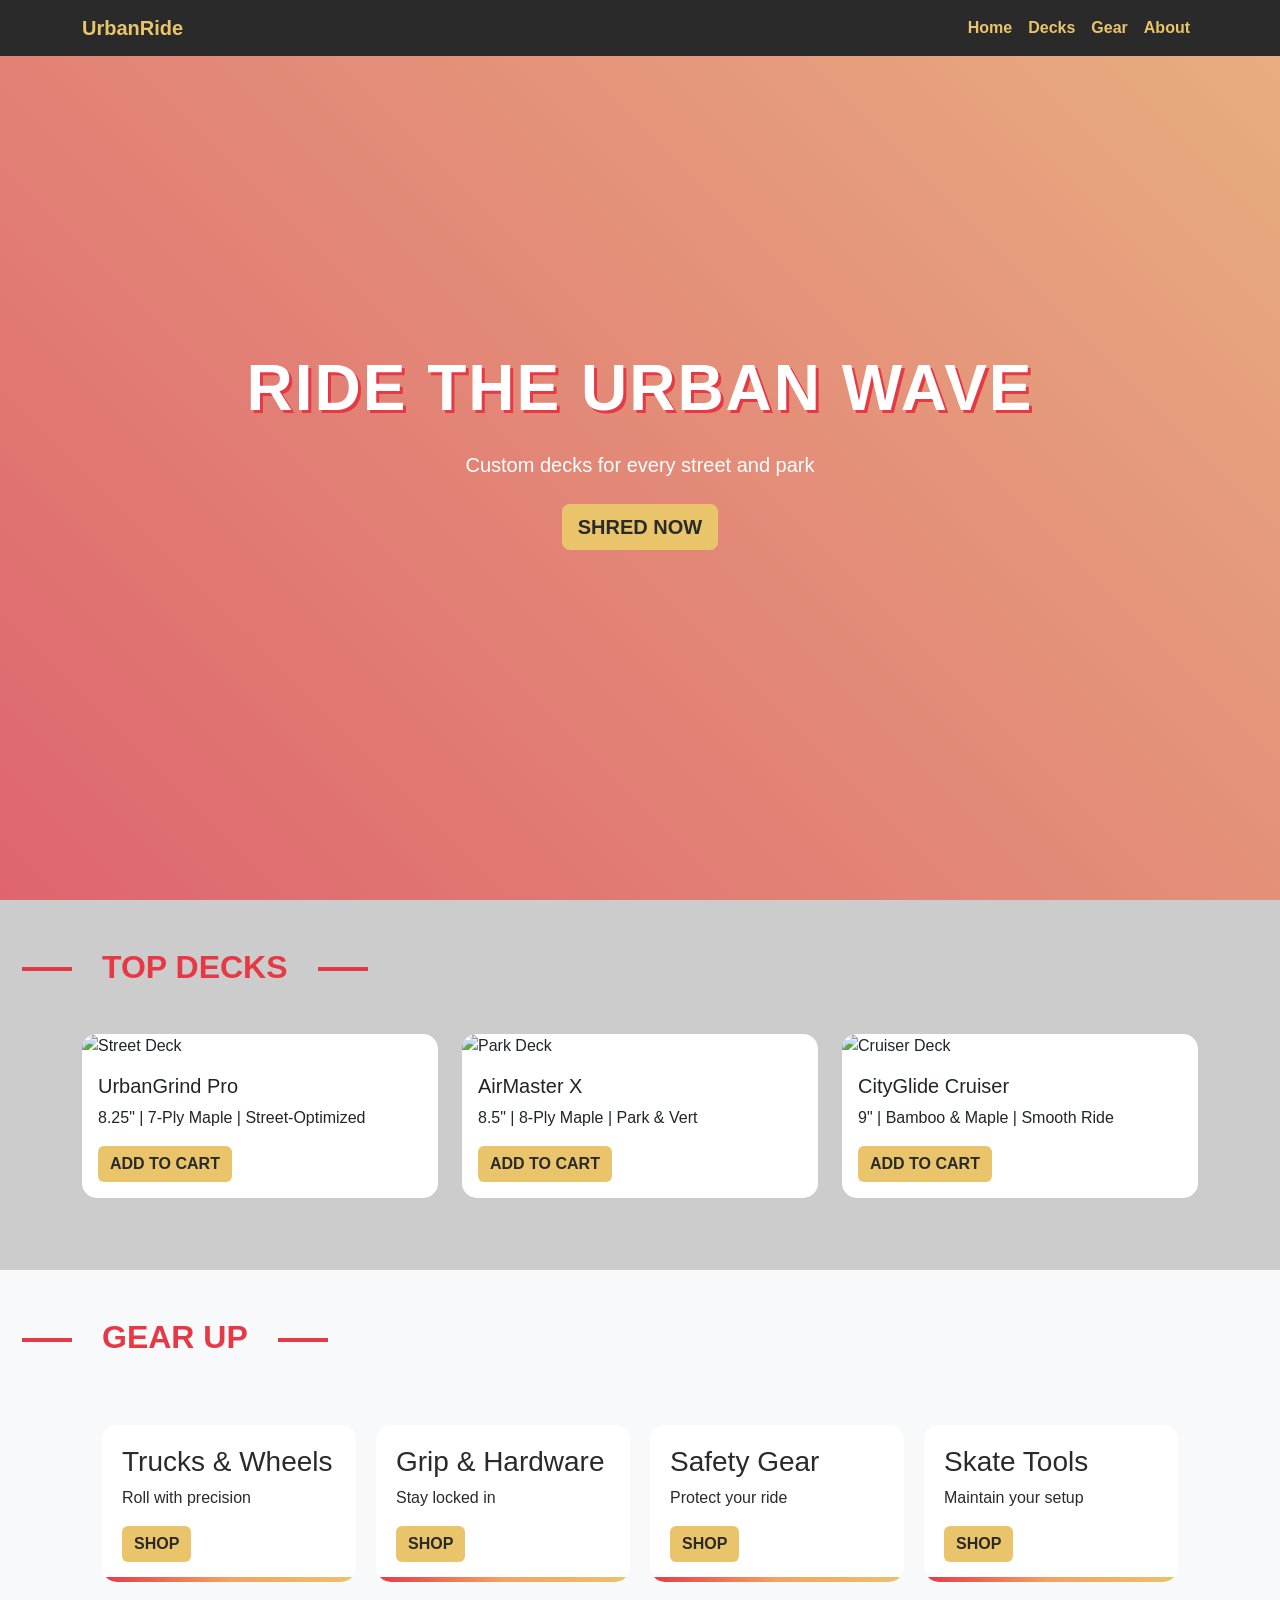
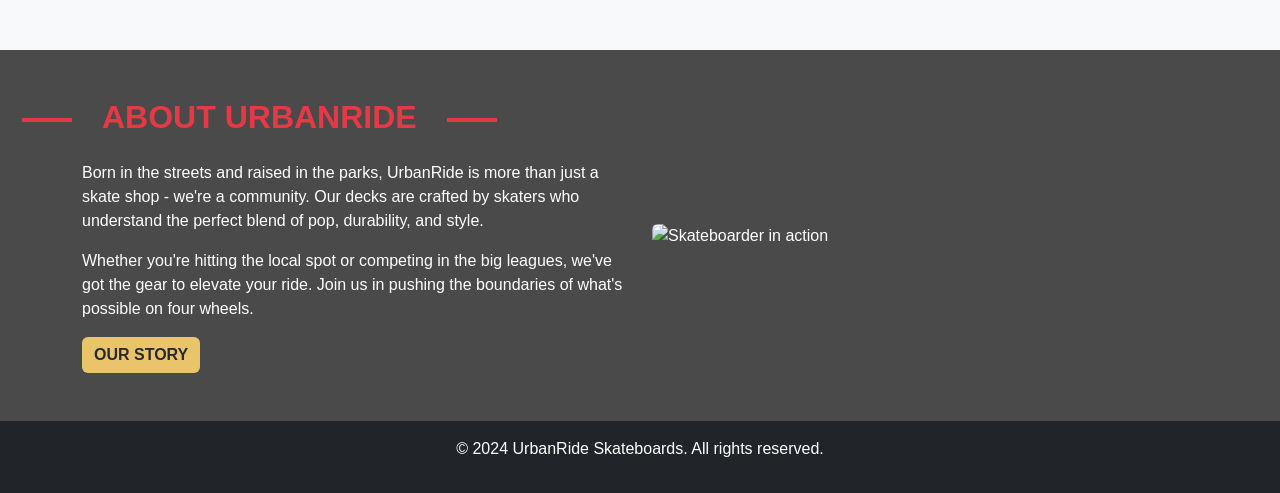
==== index.html @ 522c9594 "index.html approved" ====
<!DOCTYPE html>
<html lang="en">
<head>
    <meta charset="UTF-8">
    <meta name="viewport" content="width=device-width, initial-scale=1.0">
    <title>UrbanRide Skateboards</title>
    <link href="https://cdnjs.cloudflare.com/ajax/libs/bootstrap/5.3.0/css/bootstrap.min.css" rel="stylesheet">
    <style>
        :root {
            --skate-red: #e63946;
            --skate-orange: #f4a261;
            --skate-yellow: #e9c46a;
            --urban-grey: #2a2a2a;
            --concrete: #cccccc;
        }
        body {
            font-family: 'Roboto', sans-serif;
            background-color: var(--concrete);
            color: var(--urban-grey);
        }
        .navbar {
            background-color: var(--urban-grey);
        }
        .navbar-brand, .nav-link {
            color: var(--skate-yellow) !important;
            font-weight: bold;
        }
        .hero {
            background: url('/api/placeholder/1200/800') center/cover no-repeat;
            height: 100vh;
            position: relative;
            overflow: hidden;
        }
        .hero::before {
            content: '';
            position: absolute;
            top: 0;
            left: 0;
            right: 0;
            bottom: 0;
            background: linear-gradient(45deg, rgba(230,57,70,0.7), rgba(244,162,97,0.7));
            z-index: 1;
        }
        .hero-content {
            position: relative;
            z-index: 2;
        }
        .hero h1 {
            font-size: 4rem;
            font-weight: 900;
            text-transform: uppercase;
            letter-spacing: 2px;
            text-shadow: 3px 3px 0px var(--skate-red);
        }
        .btn-skate {
            background-color: var(--skate-yellow);
            border: none;
            color: var(--urban-grey);
            font-weight: bold;
            text-transform: uppercase;
            transition: all 0.3s ease;
            position: relative;
            overflow: hidden;
        }
        .btn-skate::before {
            content: '';
            position: absolute;
            top: 0;
            left: -100%;
            width: 100%;
            height: 100%;
            background: linear-gradient(90deg, transparent, rgba(255,255,255,0.4), transparent);
            transition: all 0.5s ease;
        }
        .btn-skate:hover::before {
            left: 100%;
        }
        .btn-skate:hover {
            background-color: var(--skate-orange);
            transform: translateY(-3px);
            box-shadow: 0 4px 8px rgba(0,0,0,0.2);
        }
        .product-card {
            background-color: white;
            border: none;
            border-radius: 15px;
            overflow: hidden;
            transition: all 0.3s ease;
        }
        .product-card:hover {
            transform: translateY(-10px) rotate(2deg);
            box-shadow: 0 10px 20px rgba(0,0,0,0.2);
        }
        .product-card img {
            transition: all 0.3s ease;
        }
        .product-card:hover img {
            transform: scale(1.1);
        }
        .section-title {
            position: relative;
            display: inline-block;
            padding: 0 20px;
            font-weight: 900;
            text-transform: uppercase;
            color: var(--skate-red);
        }
        .section-title::before, .section-title::after {
            content: '';
            position: absolute;
            top: 50%;
            width: 50px;
            height: 4px;
            background-color: var(--skate-red);
        }
        .section-title::before {
            left: -60px;
        }
        .section-title::after {
            right: -60px;
        }
        .skate-grid {
            display: grid;
            grid-template-columns: repeat(auto-fit, minmax(250px, 1fr));
            gap: 20px;
            padding: 20px;
        }
        .category-card {
            background-color: white;
            border-radius: 15px;
            overflow: hidden;
            transition: all 0.3s ease;
            position: relative;
        }
        .category-card:hover {
            transform: translateY(-5px);
            box-shadow: 0 5px 15px rgba(0,0,0,0.1);
        }
        .category-card::after {
            content: '';
            position: absolute;
            bottom: 0;
            left: 0;
            width: 100%;
            height: 5px;
            background: linear-gradient(90deg, var(--skate-red), var(--skate-orange), var(--skate-yellow));
        }
        .category-card-content {
            padding: 20px;
        }
        .scroll-animation {
            opacity: 0;
            transform: translateY(50px);
            transition: all 0.8s ease;
        }
        .scroll-animation.active {
            opacity: 1;
            transform: translateY(0);
        }
        #about {
            background: url('/api/placeholder/1200/800') center/cover no-repeat fixed;
            position: relative;
            color: white;
        }
        #about::before {
            content: '';
            position: absolute;
            top: 0;
            left: 0;
            right: 0;
            bottom: 0;
            background: rgba(42,42,42,0.8);
        }
        .about-content {
            position: relative;
            z-index: 2;
        }
    </style>
</head>
<body>
    <!-- Navigation -->
    <nav class="navbar navbar-expand-lg navbar-dark fixed-top">
        <div class="container">
            <a class="navbar-brand" href="#">UrbanRide</a>
            <button class="navbar-toggler" type="button" data-bs-toggle="collapse" data-bs-target="#navbarNav">
                <span class="navbar-toggler-icon"></span>
            </button>
            <div class="collapse navbar-collapse" id="navbarNav">
                <ul class="navbar-nav ms-auto">
                    <li class="nav-item"><a class="nav-link" href="#home">Home</a></li>
                    <li class="nav-item"><a class="nav-link" href="#featured">Decks</a></li>
                    <li class="nav-item"><a class="nav-link" href="#categories">Gear</a></li>
                    <li class="nav-item"><a class="nav-link" href="#about">About</a></li>
                </ul>
            </div>
        </div>
    </nav>

    <!-- Hero Section -->
    <section id="home" class="hero d-flex align-items-center">
        <div class="container text-center hero-content">
            <h1 class="mb-4 text-white">Ride the Urban Wave</h1>
            <p class="lead mb-4 text-white">Custom decks for every street and park</p>
            <a href="#featured" class="btn btn-lg btn-skate">Shred Now</a>
        </div>
    </section>

    <!-- Featured Products Section -->
    <section id="featured" class="py-5">
        <div class="container">
            <h2 class="text-center mb-5 section-title">Top Decks</h2>
            <div class="row">
                <div class="col-md-4 mb-4 scroll-animation">
                    <div class="card product-card h-100">
                        <img src="/api/placeholder/400/300" alt="Street Deck" class="card-img-top">
                        <div class="card-body">
                            <h5 class="card-title">UrbanGrind Pro</h5>
                            <p class="card-text">8.25" | 7-Ply Maple | Street-Optimized</p>
                            <a href="#" class="btn btn-skate">Add to Cart</a>
                        </div>
                    </div>
                </div>
                <div class="col-md-4 mb-4 scroll-animation">
                    <div class="card product-card h-100">
                        <img src="/api/placeholder/400/300" alt="Park Deck" class="card-img-top">
                        <div class="card-body">
                            <h5 class="card-title">AirMaster X</h5>
                            <p class="card-text">8.5" | 8-Ply Maple | Park & Vert</p>
                            <a href="#" class="btn btn-skate">Add to Cart</a>
                        </div>
                    </div>
                </div>
                <div class="col-md-4 mb-4 scroll-animation">
                    <div class="card product-card h-100">
                        <img src="/api/placeholder/400/300" alt="Cruiser Deck" class="card-img-top">
                        <div class="card-body">
                            <h5 class="card-title">CityGlide Cruiser</h5>
                            <p class="card-text">9" | Bamboo & Maple | Smooth Ride</p>
                            <a href="#" class="btn btn-skate">Add to Cart</a>
                        </div>
                    </div>
                </div>
            </div>
        </div>
    </section>

    <!-- Categories Section -->
    <section id="categories" class="py-5 bg-light">
        <div class="container">
            <h2 class="text-center mb-5 section-title">Gear Up</h2>
            <div class="skate-grid">
                <div class="category-card scroll-animation">
                    <div class="category-card-content">
                        <h3>Trucks & Wheels</h3>
                        <p>Roll with precision</p>
                        <a href="#" class="btn btn-skate">Shop</a>
                    </div>
                </div>
                <div class="category-card scroll-animation">
                    <div class="category-card-content">
                        <h3>Grip & Hardware</h3>
                        <p>Stay locked in</p>
                        <a href="#" class="btn btn-skate">Shop</a>
                    </div>
                </div>
                <div class="category-card scroll-animation">
                    <div class="category-card-content">
                        <h3>Safety Gear</h3>
                        <p>Protect your ride</p>
                        <a href="#" class="btn btn-skate">Shop</a>
                    </div>
                </div>
                <div class="category-card scroll-animation">
                    <div class="category-card-content">
                        <h3>Skate Tools</h3>
                        <p>Maintain your setup</p>
                        <a href="#" class="btn btn-skate">Shop</a>
                    </div>
                </div>
            </div>
        </div>
    </section>

    <!-- About Section -->
    <section id="about" class="py-5">
        <div class="container about-content">
            <div class="row align-items-center">
                <div class="col-lg-6 scroll-animation">
                    <h2 class="mb-4 section-title">About UrbanRide</h2>
                    <p>Born in the streets and raised in the parks, UrbanRide is more than just a skate shop - we're a community. Our decks are crafted by skaters who understand the perfect blend of pop, durability, and style.</p>
                    <p>Whether you're hitting the local spot or competing in the big leagues, we've got the gear to elevate your ride. Join us in pushing the boundaries of what's possible on four wheels.</p>
                    <a href="#" class="btn btn-skate">Our Story</a>
                </div>
                <div class="col-lg-6 scroll-animation">
                    <img src="/api/placeholder/600/400" alt="Skateboarder in action" class="img-fluid rounded">
                </div>
            </div>
        </div>
    </section>

    <!-- Footer -->
    <footer class="bg-dark text-white text-center py-3">
        <p>&copy; 2024 UrbanRide Skateboards. All rights reserved.</p>
    </footer>

    <script src="https://cdnjs.cloudflare.com/ajax/libs/bootstrap/5.3.0/js/bootstrap.bundle.min.js"></script>
    <script>
        // Simple scroll animation
        function checkScroll() {
            var elements = document.querySelectorAll('.scroll-animation');
            elements.forEach(el => {
                var rect = el.getBoundingClientRect();
                var windowHeight = window.innerHeight || document.documentElement.clientHeight;
                if (rect.top <= windowHeight * 0.8) {
                    el.classList.add('active');
                }
            });
        }

        window.addEventListener('scroll', checkScroll);
        window.addEventListener('load', checkScroll);
    </script>
</body>
</html>
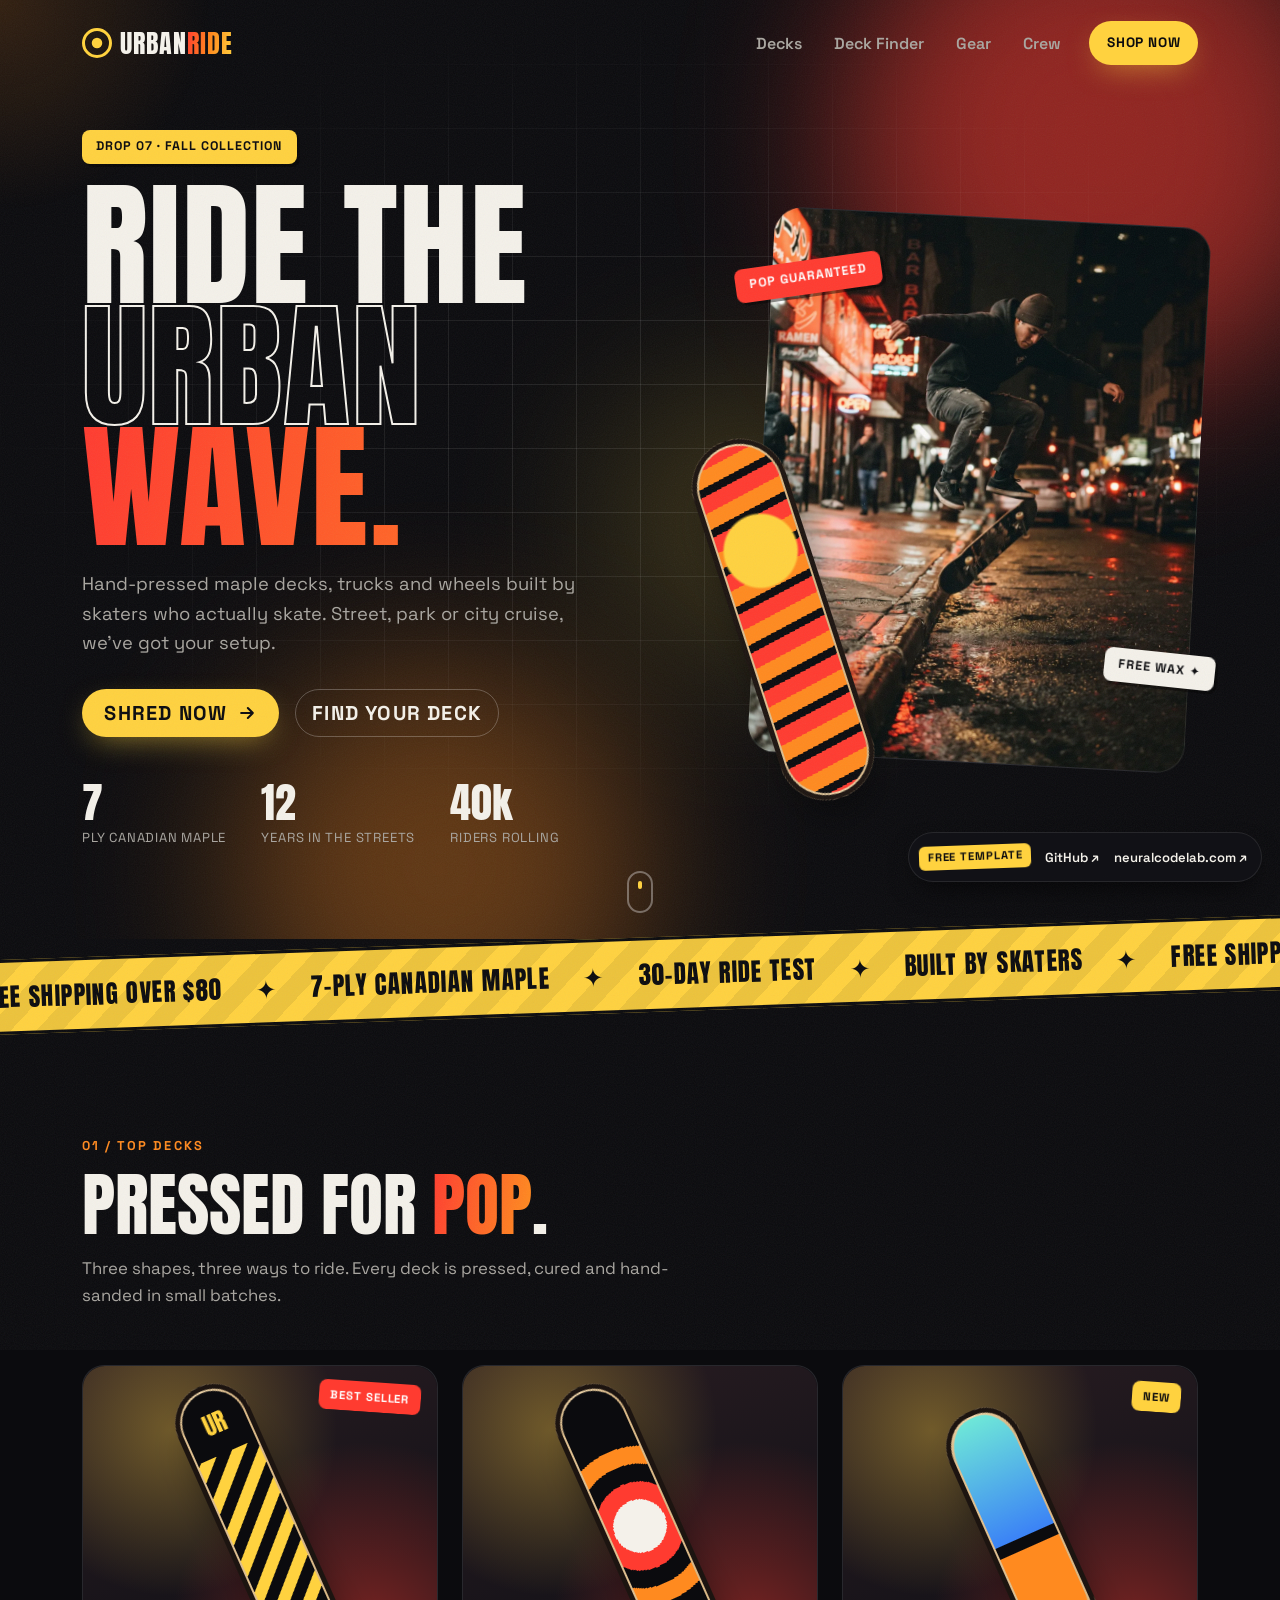
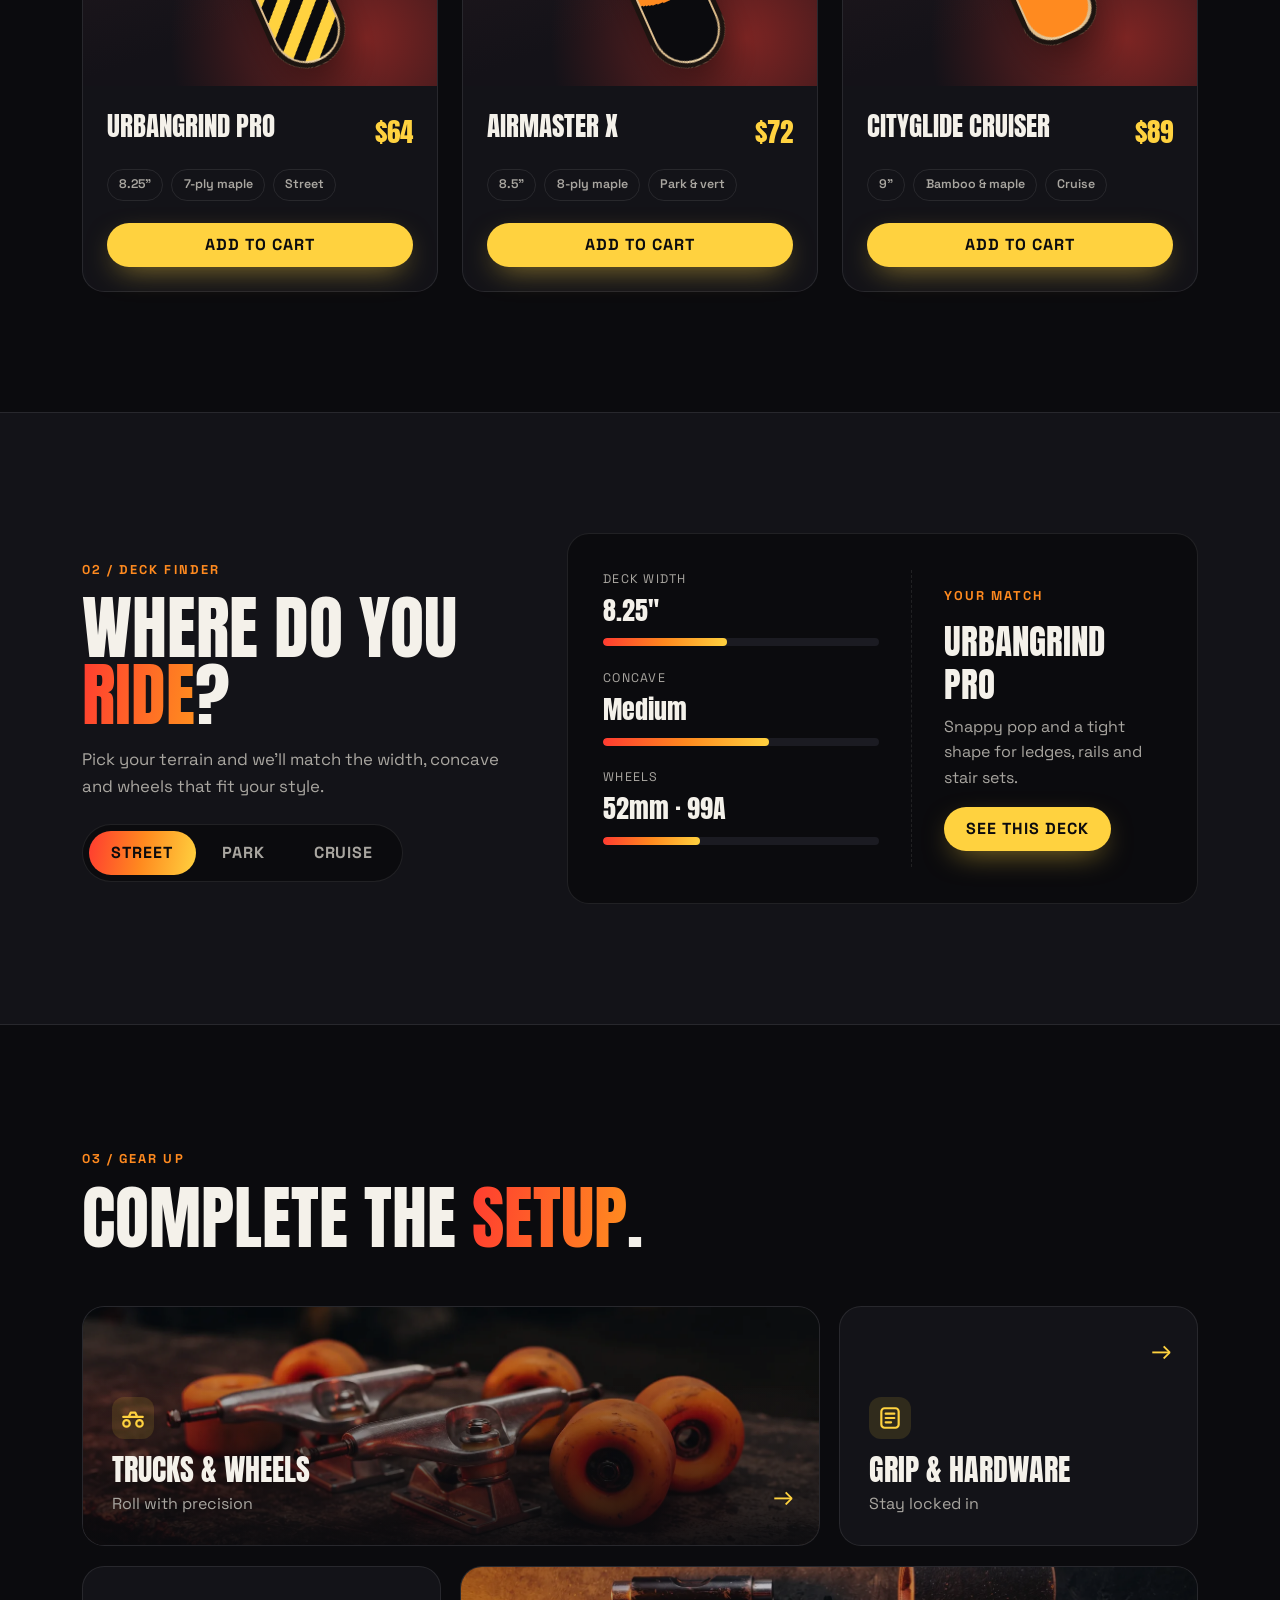
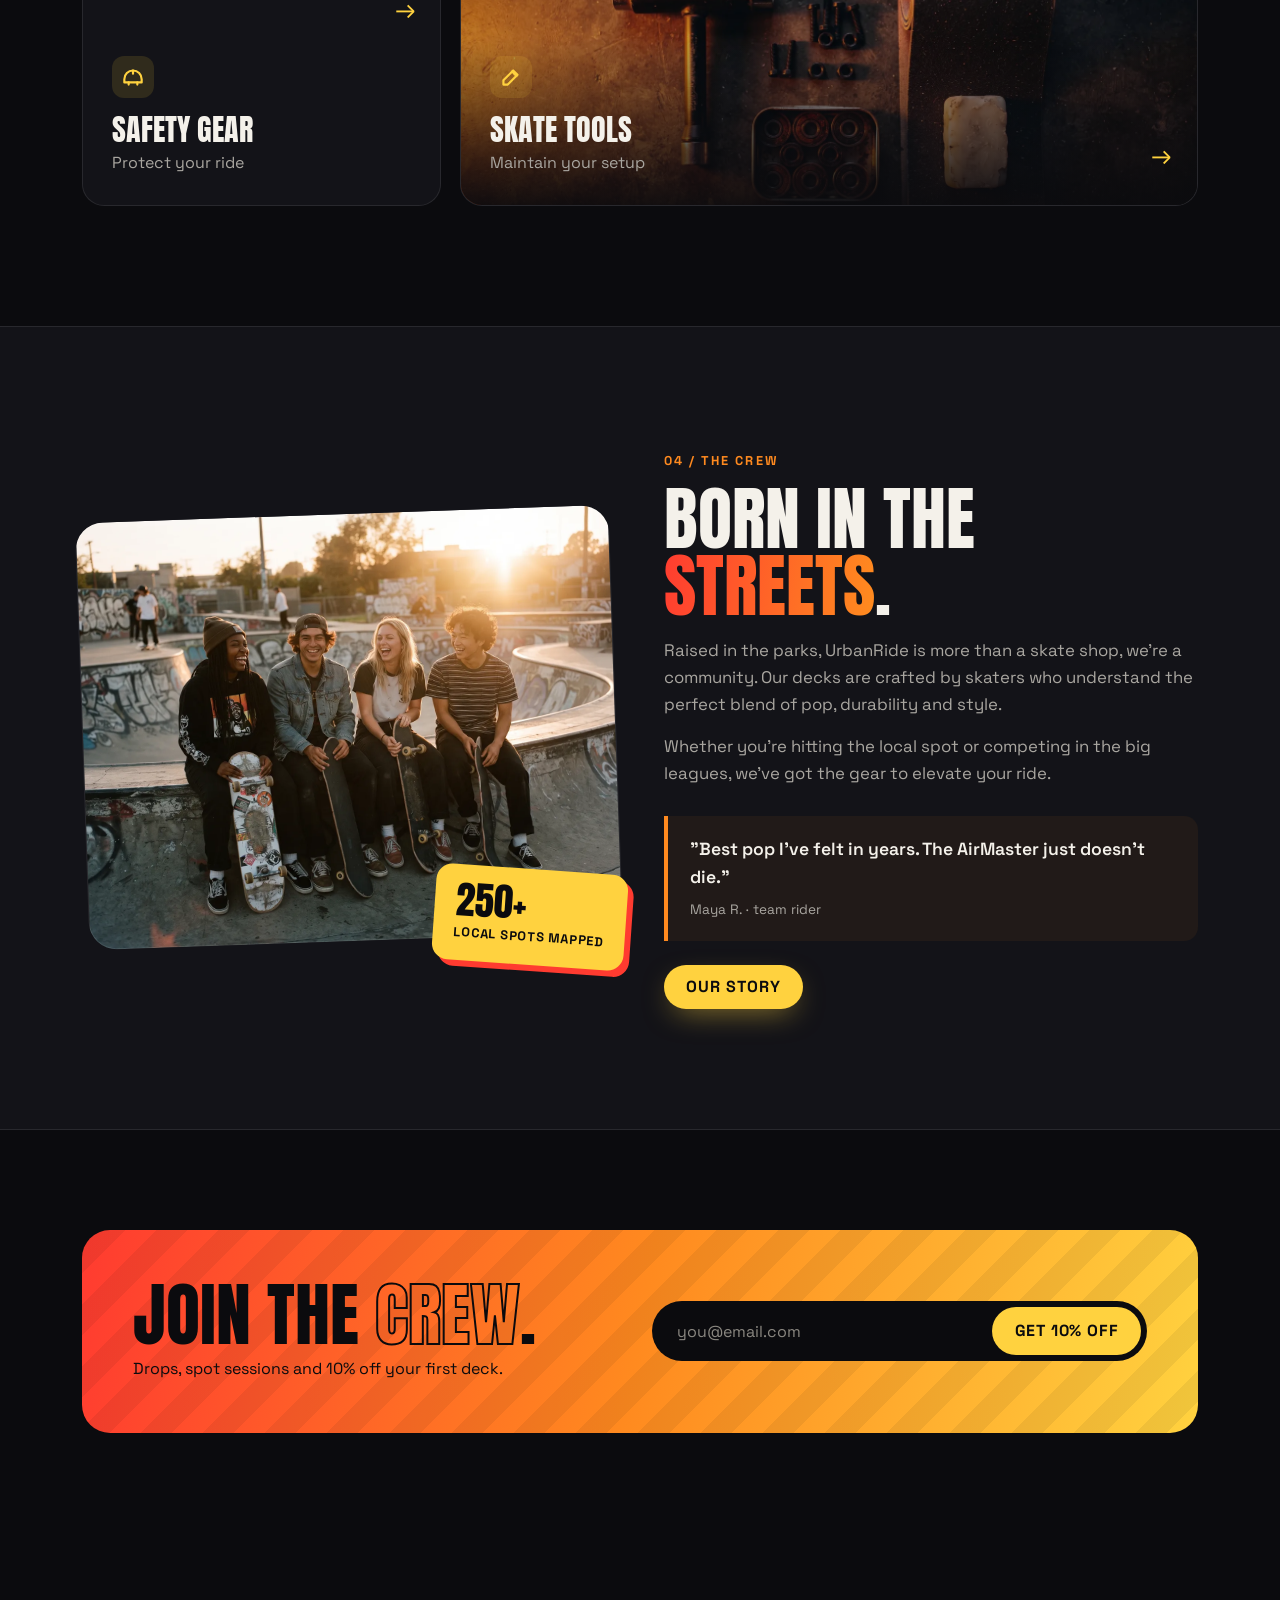
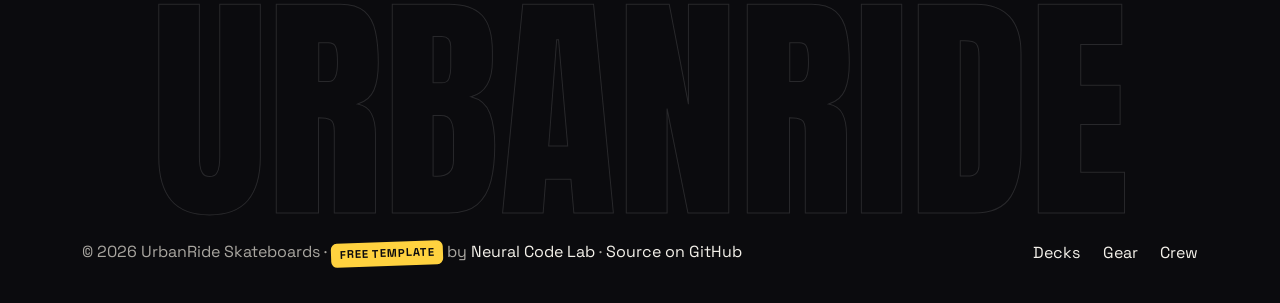
==== commit b41dfc5a: "Epic redesign: dark street theme, deck finder, bento gear grid and Kie.ai images - Anton + Space Gro" ====
--- a/index.html
+++ b/index.html
@@ -1,324 +1,304 @@
 <!DOCTYPE html>
 <html lang="en">
 <head>
-    <meta charset="UTF-8">
-    <meta name="viewport" content="width=device-width, initial-scale=1.0">
-    <title>UrbanRide Skateboards</title>
-    <link href="https://cdnjs.cloudflare.com/ajax/libs/bootstrap/5.3.0/css/bootstrap.min.css" rel="stylesheet">
-    <style>
-        :root {
-            --skate-red: #e63946;
-            --skate-orange: #f4a261;
-            --skate-yellow: #e9c46a;
-            --urban-grey: #2a2a2a;
-            --concrete: #cccccc;
-        }
-        body {
-            font-family: 'Roboto', sans-serif;
-            background-color: var(--concrete);
-            color: var(--urban-grey);
-        }
-        .navbar {
-            background-color: var(--urban-grey);
-        }
-        .navbar-brand, .nav-link {
-            color: var(--skate-yellow) !important;
-            font-weight: bold;
-        }
-        .hero {
-            background: url('/api/placeholder/1200/800') center/cover no-repeat;
-            height: 100vh;
-            position: relative;
-            overflow: hidden;
-        }
-        .hero::before {
-            content: '';
-            position: absolute;
-            top: 0;
-            left: 0;
-            right: 0;
-            bottom: 0;
-            background: linear-gradient(45deg, rgba(230,57,70,0.7), rgba(244,162,97,0.7));
-            z-index: 1;
-        }
-        .hero-content {
-            position: relative;
-            z-index: 2;
-        }
-        .hero h1 {
-            font-size: 4rem;
-            font-weight: 900;
-            text-transform: uppercase;
-            letter-spacing: 2px;
-            text-shadow: 3px 3px 0px var(--skate-red);
-        }
-        .btn-skate {
-            background-color: var(--skate-yellow);
-            border: none;
-            color: var(--urban-grey);
-            font-weight: bold;
-            text-transform: uppercase;
-            transition: all 0.3s ease;
-            position: relative;
-            overflow: hidden;
-        }
-        .btn-skate::before {
-            content: '';
-            position: absolute;
-            top: 0;
-            left: -100%;
-            width: 100%;
-            height: 100%;
-            background: linear-gradient(90deg, transparent, rgba(255,255,255,0.4), transparent);
-            transition: all 0.5s ease;
-        }
-        .btn-skate:hover::before {
-            left: 100%;
-        }
-        .btn-skate:hover {
-            background-color: var(--skate-orange);
-            transform: translateY(-3px);
-            box-shadow: 0 4px 8px rgba(0,0,0,0.2);
-        }
-        .product-card {
-            background-color: white;
-            border: none;
-            border-radius: 15px;
-            overflow: hidden;
-            transition: all 0.3s ease;
-        }
-        .product-card:hover {
-            transform: translateY(-10px) rotate(2deg);
-            box-shadow: 0 10px 20px rgba(0,0,0,0.2);
-        }
-        .product-card img {
-            transition: all 0.3s ease;
-        }
-        .product-card:hover img {
-            transform: scale(1.1);
-        }
-        .section-title {
-            position: relative;
-            display: inline-block;
-            padding: 0 20px;
-            font-weight: 900;
-            text-transform: uppercase;
-            color: var(--skate-red);
-        }
-        .section-title::before, .section-title::after {
-            content: '';
-            position: absolute;
-            top: 50%;
-            width: 50px;
-            height: 4px;
-            background-color: var(--skate-red);
-        }
-        .section-title::before {
-            left: -60px;
-        }
-        .section-title::after {
-            right: -60px;
-        }
-        .skate-grid {
-            display: grid;
-            grid-template-columns: repeat(auto-fit, minmax(250px, 1fr));
-            gap: 20px;
-            padding: 20px;
-        }
-        .category-card {
-            background-color: white;
-            border-radius: 15px;
-            overflow: hidden;
-            transition: all 0.3s ease;
-            position: relative;
-        }
-        .category-card:hover {
-            transform: translateY(-5px);
-            box-shadow: 0 5px 15px rgba(0,0,0,0.1);
-        }
-        .category-card::after {
-            content: '';
-            position: absolute;
-            bottom: 0;
-            left: 0;
-            width: 100%;
-            height: 5px;
-            background: linear-gradient(90deg, var(--skate-red), var(--skate-orange), var(--skate-yellow));
-        }
-        .category-card-content {
-            padding: 20px;
-        }
-        .scroll-animation {
-            opacity: 0;
-            transform: translateY(50px);
-            transition: all 0.8s ease;
-        }
-        .scroll-animation.active {
-            opacity: 1;
-            transform: translateY(0);
-        }
-        #about {
-            background: url('/api/placeholder/1200/800') center/cover no-repeat fixed;
-            position: relative;
-            color: white;
-        }
-        #about::before {
-            content: '';
-            position: absolute;
-            top: 0;
-            left: 0;
-            right: 0;
-            bottom: 0;
-            background: rgba(42,42,42,0.8);
-        }
-        .about-content {
-            position: relative;
-            z-index: 2;
-        }
-    </style>
+  <meta charset="UTF-8">
+  <meta name="viewport" content="width=device-width, initial-scale=1.0">
+  <title>UrbanRide Skateboards · Ride the Urban Wave</title>
+  <meta name="description" content="UrbanRide Skateboards: hand-pressed maple decks, trucks, wheels and gear built by skaters for the street, the park and the city cruise.">
+  <meta name="theme-color" content="#0b0b0e">
+  <link rel="icon" href="favicon.svg" type="image/svg+xml">
+  <link rel="preconnect" href="https://fonts.googleapis.com">
+  <link rel="preconnect" href="https://fonts.gstatic.com" crossorigin>
+  <link href="https://fonts.googleapis.com/css2?family=Anton&family=Space+Grotesk:wght@400;500;600;700&display=swap" rel="stylesheet">
+  <link href="https://cdnjs.cloudflare.com/ajax/libs/bootstrap/5.3.0/css/bootstrap.min.css" rel="stylesheet">
+  <link href="styles.css" rel="stylesheet">
 </head>
 <body>
-    <!-- Navigation -->
-    <nav class="navbar navbar-expand-lg navbar-dark fixed-top">
-        <div class="container">
-            <a class="navbar-brand" href="#">UrbanRide</a>
-            <button class="navbar-toggler" type="button" data-bs-toggle="collapse" data-bs-target="#navbarNav">
-                <span class="navbar-toggler-icon"></span>
-            </button>
-            <div class="collapse navbar-collapse" id="navbarNav">
-                <ul class="navbar-nav ms-auto">
-                    <li class="nav-item"><a class="nav-link" href="#home">Home</a></li>
-                    <li class="nav-item"><a class="nav-link" href="#featured">Decks</a></li>
-                    <li class="nav-item"><a class="nav-link" href="#categories">Gear</a></li>
-                    <li class="nav-item"><a class="nav-link" href="#about">About</a></li>
-                </ul>
-            </div>
-        </div>
-    </nav>
-
-    <!-- Hero Section -->
-    <section id="home" class="hero d-flex align-items-center">
-        <div class="container text-center hero-content">
-            <h1 class="mb-4 text-white">Ride the Urban Wave</h1>
-            <p class="lead mb-4 text-white">Custom decks for every street and park</p>
-            <a href="#featured" class="btn btn-lg btn-skate">Shred Now</a>
-        </div>
-    </section>
-
-    <!-- Featured Products Section -->
-    <section id="featured" class="py-5">
-        <div class="container">
-            <h2 class="text-center mb-5 section-title">Top Decks</h2>
-            <div class="row">
-                <div class="col-md-4 mb-4 scroll-animation">
-                    <div class="card product-card h-100">
-                        <img src="/api/placeholder/400/300" alt="Street Deck" class="card-img-top">
-                        <div class="card-body">
-                            <h5 class="card-title">UrbanGrind Pro</h5>
-                            <p class="card-text">8.25" | 7-Ply Maple | Street-Optimized</p>
-                            <a href="#" class="btn btn-skate">Add to Cart</a>
-                        </div>
-                    </div>
+  <a class="skip-link" href="#main">Skip to content</a>
+  <div class="cursor-glow" aria-hidden="true"></div>
+  <div class="grain" aria-hidden="true"></div>
+
+  <!-- Navigation -->
+  <nav class="navbar navbar-expand-lg fixed-top ur-nav" aria-label="Main">
+    <div class="container">
+      <a class="navbar-brand d-flex align-items-center gap-2" href="#home">
+        <svg class="brand-mark" viewBox="0 0 40 40" aria-hidden="true"><circle cx="20" cy="20" r="18" fill="none" stroke="currentColor" stroke-width="4"/><circle cx="20" cy="20" r="7" fill="currentColor"/></svg>
+        <span>URBAN<b>RIDE</b></span>
+      </a>
+      <button class="navbar-toggler" type="button" data-bs-toggle="collapse" data-bs-target="#navbarNav" aria-controls="navbarNav" aria-expanded="false" aria-label="Toggle navigation">
+        <span class="toggler-bar"></span><span class="toggler-bar"></span>
+      </button>
+      <div class="collapse navbar-collapse" id="navbarNav">
+        <ul class="navbar-nav ms-auto align-items-lg-center gap-lg-2">
+          <li class="nav-item"><a class="nav-link" href="#featured">Decks</a></li>
+          <li class="nav-item"><a class="nav-link" href="#finder">Deck Finder</a></li>
+          <li class="nav-item"><a class="nav-link" href="#categories">Gear</a></li>
+          <li class="nav-item"><a class="nav-link" href="#about">Crew</a></li>
+          <li class="nav-item ms-lg-2"><a class="btn btn-ur btn-ur-sm" href="#featured">Shop now</a></li>
+        </ul>
+      </div>
+    </div>
+  </nav>
+
+  <main id="main">
+    <!-- Hero -->
+    <section id="home" class="hero">
+      <div class="hero-bg" aria-hidden="true">
+        <span class="blob b1"></span><span class="blob b2"></span><span class="blob b3"></span>
+        <div class="hero-grid"></div>
+      </div>
+      <div class="container position-relative">
+        <div class="row align-items-center g-5">
+          <div class="col-lg-7">
+            <span class="sticker sticker-yellow reveal">Drop 07 · Fall collection</span>
+            <h1 class="hero-title reveal">
+              <span class="line">Ride the</span>
+              <span class="line outline">Urban</span>
+              <span class="line grad">Wave.</span>
+            </h1>
+            <p class="hero-lead reveal">Hand-pressed maple decks, trucks and wheels built by skaters who actually skate. Street, park or city cruise, we've got your setup.</p>
+            <div class="d-flex flex-wrap gap-3 reveal">
+              <a href="#featured" class="btn btn-ur btn-lg"><span>Shred now</span>
+                <svg viewBox="0 0 24 24" aria-hidden="true"><path d="M5 12h14M13 6l6 6-6 6" fill="none" stroke="currentColor" stroke-width="2.5" stroke-linecap="round" stroke-linejoin="round"/></svg>
+              </a>
+              <a href="#finder" class="btn btn-ur-ghost btn-lg">Find your deck</a>
+            </div>
+            <ul class="hero-stats reveal" aria-label="UrbanRide in numbers">
+              <li><b class="count" data-to="7">0</b><span>ply canadian maple</span></li>
+              <li><b class="count" data-to="12">0</b><span>years in the streets</span></li>
+              <li><b class="count" data-to="40" data-suffix="k">0</b><span>riders rolling</span></li>
+            </ul>
+          </div>
+          <div class="col-lg-5">
+            <div class="hero-visual tilt" data-tilt>
+              <!-- IMAGE SLOT: assets/hero-skater.webp (skater mid-kickflip, night street, neon light) -->
+              <div class="img-slot hero-photo" data-img="assets/hero-skater.webp" role="img" aria-label="Skater landing a kickflip on a neon-lit street at night">
+                <span class="slot-tag">IMG · hero-skater</span>
+              </div>
+              <div class="deck deck-hero" aria-hidden="true"><span class="deck-art art-wave"></span></div>
+              <span class="sticker sticker-red float-a">Pop guaranteed</span>
+              <span class="sticker sticker-white float-b">Free wax ✦</span>
+            </div>
+          </div>
+        </div>
+      </div>
+      <a href="#tape" class="scroll-cue" aria-label="Scroll down"><span></span></a>
+    </section>
+
+    <!-- Caution tape marquee -->
+    <div id="tape" class="tape" aria-hidden="true">
+      <div class="tape-track">
+        <span>Free shipping over $80</span><span>✦</span><span>7-ply canadian maple</span><span>✦</span><span>30-day ride test</span><span>✦</span><span>Built by skaters</span><span>✦</span>
+        <span>Free shipping over $80</span><span>✦</span><span>7-ply canadian maple</span><span>✦</span><span>30-day ride test</span><span>✦</span><span>Built by skaters</span><span>✦</span>
+      </div>
+    </div>
+
+    <!-- Top decks -->
+    <section id="featured" class="section">
+      <div class="container">
+        <div class="section-head reveal">
+          <span class="eyebrow">01 / Top decks</span>
+          <h2 class="section-title">Pressed for <span class="grad">pop</span>.</h2>
+          <p class="section-sub">Three shapes, three ways to ride. Every deck is pressed, cured and hand-sanded in small batches.</p>
+        </div>
+        <div class="row g-4">
+          <div class="col-md-6 col-lg-4 reveal">
+            <article class="deck-card tilt" data-tilt data-style="street">
+              <span class="badge-hot">Best seller</span>
+              <div class="deck-stage img-slot">
+                <div class="deck"><span class="deck-art art-grind"></span></div>
+              </div>
+              <div class="deck-body">
+                <div class="d-flex justify-content-between align-items-start gap-3">
+                  <h3>UrbanGrind Pro</h3><span class="price">$64</span>
                 </div>
-                <div class="col-md-4 mb-4 scroll-animation">
-                    <div class="card product-card h-100">
-                        <img src="/api/placeholder/400/300" alt="Park Deck" class="card-img-top">
-                        <div class="card-body">
-                            <h5 class="card-title">AirMaster X</h5>
-                            <p class="card-text">8.5" | 8-Ply Maple | Park & Vert</p>
-                            <a href="#" class="btn btn-skate">Add to Cart</a>
-                        </div>
-                    </div>
+                <ul class="chips"><li>8.25"</li><li>7-ply maple</li><li>Street</li></ul>
+                <a href="#" class="btn btn-ur w-100">Add to cart</a>
+              </div>
+            </article>
+          </div>
+          <div class="col-md-6 col-lg-4 reveal">
+            <article class="deck-card tilt" data-tilt data-style="park">
+              <div class="deck-stage img-slot">
+                <div class="deck"><span class="deck-art art-air"></span></div>
+              </div>
+              <div class="deck-body">
+                <div class="d-flex justify-content-between align-items-start gap-3">
+                  <h3>AirMaster X</h3><span class="price">$72</span>
                 </div>
-                <div class="col-md-4 mb-4 scroll-animation">
-                    <div class="card product-card h-100">
-                        <img src="/api/placeholder/400/300" alt="Cruiser Deck" class="card-img-top">
-                        <div class="card-body">
-                            <h5 class="card-title">CityGlide Cruiser</h5>
-                            <p class="card-text">9" | Bamboo & Maple | Smooth Ride</p>
-                            <a href="#" class="btn btn-skate">Add to Cart</a>
-                        </div>
-                    </div>
+                <ul class="chips"><li>8.5"</li><li>8-ply maple</li><li>Park &amp; vert</li></ul>
+                <a href="#" class="btn btn-ur w-100">Add to cart</a>
+              </div>
+            </article>
+          </div>
+          <div class="col-md-6 col-lg-4 reveal">
+            <article class="deck-card tilt" data-tilt data-style="cruise">
+              <span class="badge-hot badge-new">New</span>
+              <div class="deck-stage img-slot">
+                <div class="deck deck-cruiser"><span class="deck-art art-glide"></span></div>
+              </div>
+              <div class="deck-body">
+                <div class="d-flex justify-content-between align-items-start gap-3">
+                  <h3>CityGlide Cruiser</h3><span class="price">$89</span>
                 </div>
-            </div>
-        </div>
-    </section>
-
-    <!-- Categories Section -->
-    <section id="categories" class="py-5 bg-light">
-        <div class="container">
-            <h2 class="text-center mb-5 section-title">Gear Up</h2>
-            <div class="skate-grid">
-                <div class="category-card scroll-animation">
-                    <div class="category-card-content">
-                        <h3>Trucks & Wheels</h3>
-                        <p>Roll with precision</p>
-                        <a href="#" class="btn btn-skate">Shop</a>
-                    </div>
-                </div>
-                <div class="category-card scroll-animation">
-                    <div class="category-card-content">
-                        <h3>Grip & Hardware</h3>
-                        <p>Stay locked in</p>
-                        <a href="#" class="btn btn-skate">Shop</a>
-                    </div>
-                </div>
-                <div class="category-card scroll-animation">
-                    <div class="category-card-content">
-                        <h3>Safety Gear</h3>
-                        <p>Protect your ride</p>
-                        <a href="#" class="btn btn-skate">Shop</a>
-                    </div>
-                </div>
-                <div class="category-card scroll-animation">
-                    <div class="category-card-content">
-                        <h3>Skate Tools</h3>
-                        <p>Maintain your setup</p>
-                        <a href="#" class="btn btn-skate">Shop</a>
-                    </div>
-                </div>
-            </div>
-        </div>
-    </section>
-
-    <!-- About Section -->
-    <section id="about" class="py-5">
-        <div class="container about-content">
-            <div class="row align-items-center">
-                <div class="col-lg-6 scroll-animation">
-                    <h2 class="mb-4 section-title">About UrbanRide</h2>
-                    <p>Born in the streets and raised in the parks, UrbanRide is more than just a skate shop - we're a community. Our decks are crafted by skaters who understand the perfect blend of pop, durability, and style.</p>
-                    <p>Whether you're hitting the local spot or competing in the big leagues, we've got the gear to elevate your ride. Join us in pushing the boundaries of what's possible on four wheels.</p>
-                    <a href="#" class="btn btn-skate">Our Story</a>
-                </div>
-                <div class="col-lg-6 scroll-animation">
-                    <img src="/api/placeholder/600/400" alt="Skateboarder in action" class="img-fluid rounded">
-                </div>
-            </div>
-        </div>
-    </section>
-
-    <!-- Footer -->
-    <footer class="bg-dark text-white text-center py-3">
-        <p>&copy; 2024 UrbanRide Skateboards. All rights reserved.</p>
-    </footer>
-
-    <script src="https://cdnjs.cloudflare.com/ajax/libs/bootstrap/5.3.0/js/bootstrap.bundle.min.js"></script>
-    <script>
-        // Simple scroll animation
-        function checkScroll() {
-            var elements = document.querySelectorAll('.scroll-animation');
-            elements.forEach(el => {
-                var rect = el.getBoundingClientRect();
-                var windowHeight = window.innerHeight || document.documentElement.clientHeight;
-                if (rect.top <= windowHeight * 0.8) {
-                    el.classList.add('active');
-                }
-            });
-        }
-
-        window.addEventListener('scroll', checkScroll);
-        window.addEventListener('load', checkScroll);
-    </script>
+                <ul class="chips"><li>9"</li><li>Bamboo &amp; maple</li><li>Cruise</li></ul>
+                <a href="#" class="btn btn-ur w-100">Add to cart</a>
+              </div>
+            </article>
+          </div>
+        </div>
+      </div>
+    </section>
+
+    <!-- Deck finder -->
+    <section id="finder" class="section section-alt">
+      <div class="container">
+        <div class="row g-5 align-items-center">
+          <div class="col-lg-5 reveal">
+            <span class="eyebrow">02 / Deck finder</span>
+            <h2 class="section-title">Where do you <span class="grad">ride</span>?</h2>
+            <p class="section-sub mb-4">Pick your terrain and we'll match the width, concave and wheels that fit your style.</p>
+            <div class="finder-tabs" role="tablist" aria-label="Riding style">
+              <button class="finder-tab active" role="tab" aria-selected="true" data-pick="street">Street</button>
+              <button class="finder-tab" role="tab" aria-selected="false" data-pick="park">Park</button>
+              <button class="finder-tab" role="tab" aria-selected="false" data-pick="cruise">Cruise</button>
+            </div>
+          </div>
+          <div class="col-lg-7 reveal">
+            <div class="finder-card" aria-live="polite">
+              <div class="finder-meter">
+                <div class="meter"><span>Deck width</span><b id="f-width">8.25"</b><i><em id="m-width" style="--v:.45"></em></i></div>
+                <div class="meter"><span>Concave</span><b id="f-concave">Medium</b><i><em id="m-concave" style="--v:.6"></em></i></div>
+                <div class="meter"><span>Wheels</span><b id="f-wheels">52mm · 99A</b><i><em id="m-wheels" style="--v:.35"></em></i></div>
+              </div>
+              <div class="finder-pick">
+                <span class="eyebrow">Your match</span>
+                <h3 id="f-name">UrbanGrind Pro</h3>
+                <p id="f-desc">Snappy pop and a tight shape for ledges, rails and stair sets.</p>
+                <a href="#featured" class="btn btn-ur">See this deck</a>
+              </div>
+            </div>
+          </div>
+        </div>
+      </div>
+    </section>
+
+    <!-- Gear bento -->
+    <section id="categories" class="section">
+      <div class="container">
+        <div class="section-head reveal">
+          <span class="eyebrow">03 / Gear up</span>
+          <h2 class="section-title">Complete the <span class="grad">setup</span>.</h2>
+        </div>
+        <div class="bento">
+          <a href="#" class="bento-item b-wide reveal">
+            <!-- IMAGE SLOT: assets/gear-trucks.webp -->
+            <div class="img-slot bento-img" data-img="assets/gear-trucks.webp"><span class="slot-tag">IMG · gear-trucks</span></div>
+            <div class="bento-copy">
+              <svg class="ico" viewBox="0 0 24 24" aria-hidden="true"><circle cx="6" cy="17" r="3"/><circle cx="18" cy="17" r="3"/><path d="M3 11h18M8 11l2-4h4l2 4"/></svg>
+              <h3>Trucks &amp; Wheels</h3><p>Roll with precision</p>
+            </div>
+            <span class="bento-arrow" aria-hidden="true">→</span>
+          </a>
+          <a href="#" class="bento-item reveal">
+            <div class="bento-copy">
+              <svg class="ico" viewBox="0 0 24 24" aria-hidden="true"><rect x="4" y="3" width="16" height="18" rx="3"/><path d="M8 8h8M8 12h8M8 16h5"/></svg>
+              <h3>Grip &amp; Hardware</h3><p>Stay locked in</p>
+            </div>
+            <span class="bento-arrow" aria-hidden="true">→</span>
+          </a>
+          <a href="#" class="bento-item reveal">
+            <div class="bento-copy">
+              <svg class="ico" viewBox="0 0 24 24" aria-hidden="true"><path d="M4 14a8 8 0 0116 0v3H4z"/><path d="M8 17v2M16 17v2M12 6v3"/></svg>
+              <h3>Safety Gear</h3><p>Protect your ride</p>
+            </div>
+            <span class="bento-arrow" aria-hidden="true">→</span>
+          </a>
+          <a href="#" class="bento-item b-wide b-accent reveal">
+            <!-- IMAGE SLOT: assets/gear-tools.webp -->
+            <div class="img-slot bento-img" data-img="assets/gear-tools.webp"><span class="slot-tag">IMG · gear-tools</span></div>
+            <div class="bento-copy">
+              <svg class="ico" viewBox="0 0 24 24" aria-hidden="true"><path d="M14 6l4 4-9 9H5v-4z"/><path d="M13 7l4 4"/></svg>
+              <h3>Skate Tools</h3><p>Maintain your setup</p>
+            </div>
+            <span class="bento-arrow" aria-hidden="true">→</span>
+          </a>
+        </div>
+      </div>
+    </section>
+
+    <!-- About / crew -->
+    <section id="about" class="section section-alt">
+      <div class="container">
+        <div class="row g-5 align-items-center">
+          <div class="col-lg-6 order-lg-2 reveal">
+            <span class="eyebrow">04 / The crew</span>
+            <h2 class="section-title">Born in the <span class="grad">streets</span>.</h2>
+            <p class="section-sub">Raised in the parks, UrbanRide is more than a skate shop, we're a community. Our decks are crafted by skaters who understand the perfect blend of pop, durability and style.</p>
+            <p class="section-sub">Whether you're hitting the local spot or competing in the big leagues, we've got the gear to elevate your ride.</p>
+            <div class="crew-quote">
+              <p>"Best pop I've felt in years. The AirMaster just doesn't die."</p>
+              <span>Maya R. · team rider</span>
+            </div>
+            <a href="#" class="btn btn-ur mt-4">Our story</a>
+          </div>
+          <div class="col-lg-6 order-lg-1 reveal">
+            <div class="about-visual">
+              <!-- IMAGE SLOT: assets/about-crew.webp (skate crew at a concrete park, golden hour) -->
+              <div class="img-slot about-photo" data-img="assets/about-crew.webp" role="img" aria-label="The UrbanRide crew at a concrete skatepark at golden hour">
+                <span class="slot-tag">IMG · about-crew</span>
+              </div>
+              <div class="about-badge"><b class="count" data-to="250" data-suffix="+">0</b><span>local spots mapped</span></div>
+            </div>
+          </div>
+        </div>
+      </div>
+    </section>
+
+    <!-- Join CTA -->
+    <section class="section join">
+      <div class="container">
+        <div class="join-card reveal">
+          <div class="join-bg" aria-hidden="true"></div>
+          <div class="row align-items-center g-4 position-relative">
+            <div class="col-lg-6">
+              <h2 class="section-title mb-2">Join the <span class="outline-dark">crew</span>.</h2>
+              <p class="mb-0">Drops, spot sessions and 10% off your first deck.</p>
+            </div>
+            <div class="col-lg-6">
+              <form class="join-form" onsubmit="event.preventDefault(); this.classList.add('sent');">
+                <label for="join-email" class="visually-hidden">Email address</label>
+                <input id="join-email" type="email" required placeholder="you@email.com" autocomplete="email">
+                <button type="submit" class="btn btn-dark-ur">Get 10% off</button>
+                <span class="join-ok" role="status">You're in. See you at the spot ✦</span>
+              </form>
+            </div>
+          </div>
+        </div>
+      </div>
+    </section>
+  </main>
+
+  <!-- Free template badge -->
+  <aside class="free-pill" aria-label="About this template">
+    <span class="free-tag">Free template</span>
+    <a href="https://github.com/EduGuate/UrbanSkateShopTheme" target="_blank" rel="noopener">GitHub ↗</a>
+    <a href="https://neuralcodelab.com" target="_blank" rel="noopener">neuralcodelab.com ↗</a>
+  </aside>
+
+  <footer class="ur-footer">
+    <div class="container">
+      <div class="footer-mega" aria-hidden="true">URBANRIDE</div>
+      <div class="d-flex flex-column flex-md-row justify-content-between align-items-center gap-3">
+        <p class="mb-0">&copy; 2026 UrbanRide Skateboards · <span class="free-tag">Free template</span> by <a href="https://neuralcodelab.com" target="_blank" rel="noopener">Neural Code Lab</a> · <a href="https://github.com/EduGuate/UrbanSkateShopTheme" target="_blank" rel="noopener">Source on GitHub</a></p>
+        <ul class="footer-links">
+          <li><a href="#featured">Decks</a></li><li><a href="#categories">Gear</a></li><li><a href="#about">Crew</a></li>
+        </ul>
+      </div>
+    </div>
+  </footer>
+
+  <script src="https://cdnjs.cloudflare.com/ajax/libs/bootstrap/5.3.0/js/bootstrap.bundle.min.js"></script>
+  <script src="app.js"></script>
 </body>
-</html>+</html>
--- a/styles.css
+++ b/styles.css
@@ -0,0 +1,326 @@
+/* UrbanRide Skateboards · street theme */
+:root {
+  --asphalt: #0b0b0e;
+  --asphalt-2: #131318;
+  --asphalt-3: #1b1b22;
+  --line: rgba(255, 255, 255, .09);
+  --text: #f4f1ea;
+  --muted: #a9a6a0;
+  --red: #ff3b30;
+  --orange: #ff8a1f;
+  --yellow: #ffd23f;
+  --grad: linear-gradient(100deg, var(--red), var(--orange) 50%, var(--yellow));
+  --radius: 22px;
+  --ease: cubic-bezier(.22, 1, .36, 1);
+  --display: 'Anton', Impact, 'Arial Narrow', sans-serif;
+  --body: 'Space Grotesk', system-ui, sans-serif;
+}
+
+* { -webkit-tap-highlight-color: transparent; }
+html { scroll-behavior: smooth; scroll-padding-top: 84px; }
+body {
+  font-family: var(--body);
+  background: var(--asphalt);
+  color: var(--text);
+  overflow-x: hidden;
+  line-height: 1.6;
+}
+main { overflow-x: clip; }
+a { color: inherit; }
+::selection { background: var(--yellow); color: var(--asphalt); }
+:focus-visible { outline: 3px solid var(--yellow); outline-offset: 3px; border-radius: 6px; }
+
+.skip-link {
+  position: fixed; top: -60px; left: 16px; z-index: 2000;
+  background: var(--yellow); color: var(--asphalt); padding: 10px 16px; border-radius: 10px; font-weight: 700; text-decoration: none;
+}
+.skip-link:focus { top: 16px; }
+
+/* FX layers */
+.grain {
+  position: fixed; inset: -50%; z-index: 1000; pointer-events: none; opacity: .06;
+  background-image: url("data:image/svg+xml,%3Csvg xmlns='http://www.w3.org/2000/svg' width='160' height='160'%3E%3Cfilter id='n'%3E%3CfeTurbulence type='fractalNoise' baseFrequency='.9' numOctaves='3' stitchTiles='stitch'/%3E%3C/filter%3E%3Crect width='100%25' height='100%25' filter='url(%23n)'/%3E%3C/svg%3E");
+  animation: grain 1.2s steps(6) infinite;
+}
+@keyframes grain { 0%,100% { transform: translate(0,0); } 20% { transform: translate(-3%,2%); } 40% { transform: translate(2%,-3%); } 60% { transform: translate(-2%,-1%); } 80% { transform: translate(3%,3%); } }
+.cursor-glow {
+  position: fixed; width: 460px; height: 460px; left: 0; top: 0; z-index: 0; pointer-events: none; border-radius: 50%;
+  background: radial-gradient(circle, rgba(255,138,31,.16), transparent 65%);
+  transform: translate(-50%, -50%); opacity: 0; transition: opacity .4s;
+}
+body.has-pointer .cursor-glow { opacity: 1; }
+
+/* Nav */
+.ur-nav { padding: 18px 0; transition: padding .4s var(--ease), background .4s, border-color .4s; border-bottom: 1px solid transparent; }
+.ur-nav.scrolled { padding: 10px 0; background: rgba(11,11,14,.72); backdrop-filter: blur(14px) saturate(1.4); -webkit-backdrop-filter: blur(14px) saturate(1.4); border-color: var(--line); }
+.navbar-brand { font-family: var(--display); font-size: 1.6rem; letter-spacing: .04em; color: var(--text) !important; }
+.navbar-brand b { background: var(--grad); -webkit-background-clip: text; background-clip: text; color: transparent; font-weight: 400; }
+.brand-mark { width: 30px; height: 30px; color: var(--yellow); animation: spin 6s linear infinite; }
+@keyframes spin { to { transform: rotate(360deg); } }
+.nav-link { color: var(--muted) !important; font-weight: 600; position: relative; padding: 8px 12px !important; transition: color .25s; }
+.nav-link::after { content: ''; position: absolute; left: 12px; right: 12px; bottom: 2px; height: 2px; background: var(--grad); transform: scaleX(0); transform-origin: left; transition: transform .35s var(--ease); }
+.nav-link:hover, .nav-link.active { color: var(--text) !important; }
+.nav-link:hover::after, .nav-link.active::after { transform: scaleX(1); }
+.navbar-toggler { border: 1px solid var(--line); padding: 12px 10px; display: flex; flex-direction: column; gap: 6px; }
+.navbar-toggler:focus { box-shadow: none; }
+.toggler-bar { display: block; width: 24px; height: 2px; background: var(--text); transition: transform .3s var(--ease); }
+.navbar-toggler[aria-expanded="true"] .toggler-bar:first-child { transform: translateY(4px) rotate(45deg); }
+.navbar-toggler[aria-expanded="true"] .toggler-bar:last-child { transform: translateY(-4px) rotate(-45deg); }
+@media (max-width: 991.98px) {
+  .navbar-collapse { background: rgba(19,19,24,.96); border: 1px solid var(--line); border-radius: 18px; padding: 12px; margin-top: 12px; }
+}
+
+/* Buttons */
+.btn-ur {
+  --bs-btn-padding-x: 1.4rem;
+  position: relative; overflow: hidden; isolation: isolate;
+  display: inline-flex; align-items: center; justify-content: center; gap: .6rem;
+  background: var(--yellow); color: var(--asphalt); border: 0; border-radius: 999px;
+  font-weight: 700; text-transform: uppercase; letter-spacing: .06em;
+  box-shadow: 0 10px 30px -10px rgba(255,210,63,.6);
+  transition: transform .35s var(--ease), box-shadow .35s var(--ease), color .3s;
+  min-height: 44px;
+}
+.btn-ur::before { content: ''; position: absolute; inset: 0; z-index: -1; background: var(--grad); transform: translateY(101%); transition: transform .45s var(--ease); }
+.btn-ur:hover, .btn-ur:focus-visible { color: var(--asphalt); transform: translateY(-3px); box-shadow: 0 16px 40px -12px rgba(255,59,48,.7); }
+.btn-ur:hover::before { transform: translateY(0); }
+.btn-ur svg { width: 20px; height: 20px; transition: transform .35s var(--ease); }
+.btn-ur:hover svg { transform: translateX(4px); }
+.btn-ur-sm { padding: .5rem 1.1rem; font-size: .85rem; }
+.btn-ur-ghost {
+  border: 1.5px solid rgba(255,255,255,.25); color: var(--text); border-radius: 999px; font-weight: 700; text-transform: uppercase; letter-spacing: .06em;
+  backdrop-filter: blur(6px); transition: border-color .3s, background .3s, transform .35s var(--ease); min-height: 44px;
+}
+.btn-ur-ghost:hover { border-color: var(--yellow); color: var(--yellow); background: rgba(255,210,63,.06); transform: translateY(-3px); }
+
+/* Stickers */
+.sticker {
+  display: inline-block; font-weight: 700; font-size: .78rem; text-transform: uppercase; letter-spacing: .08em;
+  padding: .45rem .9rem; border-radius: 8px; transform: rotate(-3deg);
+  box-shadow: 3px 3px 0 rgba(0,0,0,.45);
+}
+.sticker-yellow { background: var(--yellow); color: var(--asphalt); }
+.sticker-red { background: var(--red); color: #fff; }
+.sticker-white { background: var(--text); color: var(--asphalt); }
+
+/* Hero */
+.hero { position: relative; min-height: 100svh; display: flex; align-items: center; padding: 130px 0 90px; overflow: hidden; }
+.hero-bg { position: absolute; inset: 0; z-index: -1; }
+.blob { position: absolute; border-radius: 50%; filter: blur(80px); opacity: .55; animation: drift 16s ease-in-out infinite alternate; }
+.b1 { width: 520px; height: 520px; background: var(--red); top: -120px; right: -80px; }
+.b2 { width: 420px; height: 420px; background: var(--orange); bottom: -140px; left: 18%; animation-delay: -5s; opacity: .35; }
+.b3 { width: 300px; height: 300px; background: var(--yellow); top: 40%; right: 30%; animation-delay: -9s; opacity: .18; }
+@keyframes drift { 0% { transform: translate(0,0) scale(1); } 100% { transform: translate(-60px,40px) scale(1.15); } }
+.hero-grid {
+  position: absolute; inset: 0;
+  background-image: linear-gradient(var(--line) 1px, transparent 1px), linear-gradient(90deg, var(--line) 1px, transparent 1px);
+  background-size: 64px 64px;
+  mask-image: radial-gradient(ellipse 70% 60% at 50% 45%, #000 20%, transparent 75%);
+  -webkit-mask-image: radial-gradient(ellipse 70% 60% at 50% 45%, #000 20%, transparent 75%);
+}
+.hero-title { font-family: var(--display); font-weight: 400; text-transform: uppercase; line-height: .88; font-size: clamp(3.6rem, 11vw, 8.6rem); margin: 1.2rem 0 1.4rem; letter-spacing: .01em; }
+.hero-title .line { display: block; }
+.outline { color: transparent; -webkit-text-stroke: 2px var(--text); }
+.grad { background: var(--grad); background-size: 200% 100%; -webkit-background-clip: text; background-clip: text; color: transparent; animation: shimmer 6s ease-in-out infinite; }
+@keyframes shimmer { 0%,100% { background-position: 0% 50%; } 50% { background-position: 100% 50%; } }
+.hero-lead { font-size: 1.15rem; color: var(--muted); max-width: 520px; margin-bottom: 2rem; }
+.hero-stats { list-style: none; padding: 0; margin: 2.8rem 0 0; display: flex; flex-wrap: wrap; gap: 2.2rem; }
+.hero-stats b { display: block; font-family: var(--display); font-weight: 400; font-size: 2.6rem; line-height: 1; }
+.hero-stats span { font-size: .82rem; color: var(--muted); text-transform: uppercase; letter-spacing: .06em; }
+
+.hero-visual { position: relative; aspect-ratio: 4 / 5; max-width: 460px; margin-inline: auto; transform-style: preserve-3d; }
+.img-slot.hero-photo { position: absolute; inset: 0; border-radius: 28px; transform: rotate(3deg); }
+.hero-visual .deck-hero { position: absolute; width: 22%; left: -6%; bottom: -8%; transform: rotate(-18deg) translateZ(60px); }
+.float-a { position: absolute; top: 8%; left: -6%; transform: translateZ(80px) rotate(-8deg); animation: bob 5s ease-in-out infinite; }
+.float-b { position: absolute; bottom: 14%; right: -4%; transform: translateZ(80px) rotate(6deg); animation: bob 6s ease-in-out infinite -2s; }
+@keyframes bob { 50% { translate: 0 -10px; } }
+
+/* Image slots (replaced by real images later) */
+.img-slot {
+  position: relative; overflow: hidden;
+  background:
+    radial-gradient(circle at 25% 20%, rgba(255,210,63,.35), transparent 45%),
+    radial-gradient(circle at 80% 85%, rgba(255,59,48,.45), transparent 50%),
+    linear-gradient(160deg, #2a1d22, #141218 70%);
+  border: 1px solid var(--line);
+}
+.img-slot.has-img { background: var(--asphalt-2) center / cover no-repeat; }
+.slot-tag {
+  position: absolute; left: 14px; bottom: 14px; font-size: .7rem; font-weight: 700; letter-spacing: .1em;
+  padding: .3rem .6rem; border-radius: 6px; background: rgba(0,0,0,.55); color: var(--yellow); border: 1px dashed rgba(255,210,63,.6);
+}
+.img-slot.has-img .slot-tag { display: none; }
+
+/* Scroll cue */
+.scroll-cue { position: absolute; left: 50%; bottom: 26px; width: 26px; height: 42px; border: 2px solid rgba(255,255,255,.35); border-radius: 20px; transform: translateX(-50%); }
+.scroll-cue span { position: absolute; left: 50%; top: 8px; width: 4px; height: 8px; margin-left: -2px; border-radius: 2px; background: var(--yellow); animation: cue 1.8s var(--ease) infinite; }
+@keyframes cue { 0% { opacity: 0; transform: translateY(0); } 30% { opacity: 1; } 100% { opacity: 0; transform: translateY(14px); } }
+
+/* Tape */
+.tape { position: relative; z-index: 2; background: var(--yellow); color: var(--asphalt); transform: rotate(-2deg) scale(1.04); padding: 14px 0; overflow: hidden; border-block: 3px solid var(--asphalt);
+  background-image: repeating-linear-gradient(-45deg, transparent 0 18px, rgba(0,0,0,.07) 18px 36px); }
+.tape-track { display: flex; gap: 2rem; width: max-content; animation: marquee 26s linear infinite; font-family: var(--display); font-size: 1.5rem; text-transform: uppercase; letter-spacing: .04em; white-space: nowrap; }
+@keyframes marquee { to { transform: translateX(-50%); } }
+
+/* Sections */
+.section { position: relative; padding: 120px 0; }
+.section-alt { background: var(--asphalt-2); border-block: 1px solid var(--line); }
+.section-head { max-width: 640px; margin-bottom: 3.5rem; }
+.eyebrow { display: inline-block; font-size: .8rem; font-weight: 700; letter-spacing: .16em; text-transform: uppercase; color: var(--orange); margin-bottom: .9rem; }
+.section-title { font-family: var(--display); font-weight: 400; text-transform: uppercase; font-size: clamp(2.6rem, 6vw, 4.4rem); line-height: .95; margin-bottom: 1.1rem; }
+.section-sub { color: var(--muted); font-size: 1.05rem; }
+
+/* Decks (CSS art, swapped for photos later) */
+.deck {
+  position: relative; width: 34%; aspect-ratio: 1 / 3.9; margin: auto; border-radius: 999px;
+  background: linear-gradient(90deg, #d9b98a, #f0d7ab 50%, #d4b17f);
+  box-shadow: inset 0 0 0 5px #1c1410, 0 30px 50px -20px rgba(0,0,0,.8);
+  overflow: hidden;
+}
+.deck-cruiser { aspect-ratio: 1 / 3.2; border-radius: 45% 45% 40% 40% / 16% 16% 12% 12%; }
+.deck-art { position: absolute; inset: 7px; border-radius: inherit; }
+.art-wave { background: radial-gradient(circle at 50% 30%, var(--yellow) 0 14%, transparent 15%), repeating-linear-gradient(170deg, var(--red) 0 16px, var(--orange) 16px 32px, var(--asphalt) 32px 40px); }
+.art-grind { background: linear-gradient(180deg, var(--asphalt) 0 22%, transparent 22%), repeating-linear-gradient(135deg, var(--yellow) 0 12px, var(--asphalt) 12px 24px); }
+.art-grind::after { content: 'UR'; position: absolute; left: 50%; top: 5%; transform: translateX(-50%); font-family: var(--display); font-size: 1.5rem; color: var(--yellow); }
+.art-air { background: radial-gradient(circle at 50% 50%, var(--text) 0 18%, var(--red) 18% 30%, var(--asphalt) 30% 42%, var(--orange) 42% 54%, var(--asphalt) 54%); }
+.art-glide { background: linear-gradient(180deg, #6ee7d8, #3b82f6 55%, var(--asphalt) 55% 60%, var(--orange) 60%); }
+
+.deck-card {
+  position: relative; height: 100%; border-radius: var(--radius); background: var(--asphalt-2); border: 1px solid var(--line);
+  transform-style: preserve-3d; transition: border-color .35s, box-shadow .35s var(--ease);
+}
+.deck-card:hover { border-color: rgba(255,138,31,.5); box-shadow: 0 30px 60px -30px rgba(255,59,48,.5); }
+.deck-card.match { border-color: var(--yellow); box-shadow: 0 0 0 2px var(--yellow), 0 30px 60px -30px rgba(255,210,63,.6); }
+.deck-stage { height: 320px; border-radius: var(--radius) var(--radius) 0 0; border: 0; display: grid; place-items: center; }
+.deck-stage .deck { width: 22%; transform: rotate(-24deg) translateZ(40px); transition: transform .6s var(--ease); }
+.deck-card:hover .deck-stage .deck { transform: rotate(-8deg) translateY(-10px) translateZ(60px) scale(1.04); }
+.deck-body { padding: 1.5rem; }
+.deck-body h3 { font-family: var(--display); font-weight: 400; text-transform: uppercase; font-size: 1.7rem; margin: 0; }
+.price { font-family: var(--display); font-size: 1.7rem; color: var(--yellow); }
+.chips { list-style: none; padding: 0; margin: 1rem 0 1.4rem; display: flex; flex-wrap: wrap; gap: .5rem; }
+.chips li { font-size: .78rem; font-weight: 600; padding: .3rem .7rem; border-radius: 999px; border: 1px solid var(--line); color: var(--muted); }
+.badge-hot { position: absolute; top: 16px; right: 16px; z-index: 3; background: var(--red); color: #fff; font-size: .72rem; font-weight: 700; text-transform: uppercase; letter-spacing: .08em; padding: .35rem .7rem; border-radius: 8px; transform: rotate(4deg) translateZ(50px); }
+.badge-new { background: var(--yellow); color: var(--asphalt); }
+
+/* Finder */
+.finder-tabs { display: inline-flex; padding: 6px; gap: 4px; border-radius: 999px; background: var(--asphalt); border: 1px solid var(--line); }
+.finder-tab { min-height: 44px; padding: 0 1.4rem; border: 0; border-radius: 999px; background: transparent; color: var(--muted); font-weight: 700; text-transform: uppercase; letter-spacing: .06em; transition: background .35s var(--ease), color .3s; }
+.finder-tab:hover { color: var(--text); }
+.finder-tab.active { background: var(--grad); color: var(--asphalt); }
+.finder-card { display: grid; grid-template-columns: 1.1fr 1fr; gap: 2rem; padding: 2.2rem; border-radius: var(--radius); background: var(--asphalt); border: 1px solid var(--line); }
+.meter { margin-bottom: 1.4rem; }
+.meter span { display: block; font-size: .78rem; text-transform: uppercase; letter-spacing: .1em; color: var(--muted); }
+.meter b { font-family: var(--display); font-weight: 400; font-size: 1.6rem; }
+.meter i { display: block; height: 8px; border-radius: 8px; background: var(--asphalt-3); margin-top: .5rem; overflow: hidden; }
+.meter em { display: block; height: 100%; width: calc(var(--v) * 100%); background: var(--grad); border-radius: inherit; transition: width .8s var(--ease); }
+.finder-pick { border-left: 1px dashed var(--line); padding-left: 2rem; display: flex; flex-direction: column; justify-content: center; }
+.finder-pick h3 { font-family: var(--display); font-weight: 400; text-transform: uppercase; font-size: 2.2rem; margin: 0 0 .5rem; }
+.finder-pick p { color: var(--muted); }
+.finder-pick .btn { align-self: flex-start; }
+.swap { animation: swap .5s var(--ease); }
+@keyframes swap { from { opacity: 0; transform: translateY(8px); } }
+
+/* Bento */
+.bento { display: grid; grid-template-columns: repeat(3, 1fr); gap: 1.2rem; }
+.bento-item {
+  position: relative; min-height: 240px; border-radius: var(--radius); padding: 1.8rem; overflow: hidden; text-decoration: none;
+  background: var(--asphalt-2); border: 1px solid var(--line); display: flex; align-items: flex-end;
+  transition: transform .45s var(--ease), border-color .35s;
+}
+.bento-item:hover { transform: translateY(-6px); border-color: rgba(255,138,31,.5); }
+.b-wide { grid-column: span 2; }
+.b-accent { background: var(--asphalt-2); }
+.bento-img { position: absolute; inset: 0; border: 0; opacity: .75; transition: transform .8s var(--ease), opacity .4s; }
+.bento-img .slot-tag { top: 14px; right: 14px; left: auto; bottom: auto; }
+.bento-item:hover .bento-img { transform: scale(1.06); opacity: .9; }
+.b-wide::after { content: ''; position: absolute; inset: 0; background: linear-gradient(0deg, rgba(11,11,14,.92), transparent 70%); }
+.bento-copy { position: relative; z-index: 1; }
+.bento-copy h3 { font-family: var(--display); font-weight: 400; text-transform: uppercase; font-size: 1.9rem; margin: .8rem 0 .2rem; }
+.bento-copy p { color: var(--muted); margin: 0; }
+.ico { width: 42px; height: 42px; padding: 8px; border-radius: 12px; background: rgba(255,210,63,.12); stroke: var(--yellow); fill: none; stroke-width: 2; stroke-linecap: round; stroke-linejoin: round; }
+.bento-arrow { position: absolute; z-index: 1; top: 1.4rem; right: 1.6rem; font-size: 1.6rem; color: var(--yellow); transition: transform .4s var(--ease); }
+.b-wide .bento-arrow { top: auto; bottom: 1.8rem; }
+.bento-item:hover .bento-arrow { transform: translateX(6px) rotate(-45deg); }
+
+/* About */
+.about-visual { position: relative; }
+.img-slot.about-photo { aspect-ratio: 5 / 4; border-radius: 28px; transform: rotate(-2deg); }
+.about-badge { position: absolute; right: -10px; bottom: -24px; background: var(--yellow); color: var(--asphalt); padding: 1rem 1.3rem; border-radius: 16px; transform: rotate(4deg); box-shadow: 6px 6px 0 var(--red); }
+.about-badge b { display: block; font-family: var(--display); font-weight: 400; font-size: 2.4rem; line-height: 1; }
+.about-badge span { font-size: .8rem; font-weight: 700; text-transform: uppercase; letter-spacing: .06em; }
+.crew-quote { margin-top: 1.8rem; padding: 1.2rem 1.4rem; border-left: 4px solid var(--orange); background: rgba(255,138,31,.06); border-radius: 0 14px 14px 0; }
+.crew-quote p { font-size: 1.1rem; font-weight: 600; margin: 0 0 .3rem; }
+.crew-quote span { font-size: .85rem; color: var(--muted); }
+
+/* Join */
+.join { padding-top: 100px; }
+.join-card { position: relative; overflow: hidden; border-radius: 28px; padding: 3.2rem; color: var(--asphalt); background: var(--grad); }
+.join-bg { position: absolute; inset: 0; background-image: repeating-linear-gradient(-45deg, transparent 0 22px, rgba(0,0,0,.06) 22px 44px); animation: slide 3s linear infinite; }
+@keyframes slide { to { background-position: 62px 0; } }
+.outline-dark { color: transparent; -webkit-text-stroke: 2px var(--asphalt); }
+.join-form { position: relative; display: flex; gap: .6rem; background: var(--asphalt); padding: 6px; border-radius: 999px; }
+.join-form input { flex: 1; min-width: 0; min-height: 48px; border: 0; background: transparent; color: var(--text); padding: 0 1.2rem; font-size: 1rem; }
+.join-form input::placeholder { color: #8a8780; }
+.join-form input:focus { outline: none; }
+.join-form:focus-within { box-shadow: 0 0 0 3px var(--asphalt), 0 0 0 5px var(--text); }
+.btn-dark-ur { background: var(--yellow); color: var(--asphalt); border-radius: 999px; font-weight: 700; text-transform: uppercase; letter-spacing: .05em; padding: 0 1.4rem; min-height: 48px; border: 0; white-space: nowrap; transition: transform .3s var(--ease); }
+.btn-dark-ur:hover { transform: scale(1.04); background: var(--text); color: var(--asphalt); }
+.join-ok { position: absolute; inset: 0; display: grid; place-items: center; border-radius: 999px; background: var(--asphalt); color: var(--yellow); font-weight: 700; opacity: 0; pointer-events: none; transition: opacity .4s; }
+.join-form.sent .join-ok { opacity: 1; }
+
+/* Footer */
+.ur-footer { padding: 60px 0 36px; color: var(--muted); overflow: hidden; }
+.footer-mega { font-family: var(--display); font-size: clamp(4rem, 19vw, 16rem); line-height: .8; text-align: center; color: transparent; -webkit-text-stroke: 1px rgba(255,255,255,.12); margin-bottom: 2rem; user-select: none; }
+.ur-footer a { color: var(--text); text-decoration: none; }
+.ur-footer a:hover { color: var(--yellow); }
+.footer-links { list-style: none; display: flex; gap: 1.4rem; padding: 0; margin: 0; }
+
+/* Reveal */
+.reveal { opacity: 0; transform: translateY(34px); transition: opacity .9s var(--ease), transform .9s var(--ease); transition-delay: var(--d, 0s); }
+.reveal.in { opacity: 1; transform: none; }
+
+/* Responsive */
+@media (max-width: 991.98px) {
+  .section { padding: 90px 0; }
+  .hero-visual { max-width: 340px; margin-top: 1rem; }
+  .scroll-cue { display: none; }
+  .finder-card { grid-template-columns: 1fr; }
+  .finder-pick { border-left: 0; border-top: 1px dashed var(--line); padding: 1.6rem 0 0; }
+  .bento { grid-template-columns: 1fr 1fr; }
+}
+@media (max-width: 575.98px) {
+  .hero { padding-top: 110px; }
+  .hero-stats { gap: 1.4rem; }
+  .hero-stats b { font-size: 2.1rem; }
+  .bento { grid-template-columns: 1fr; }
+  .b-wide { grid-column: auto; }
+  .join-card { padding: 2rem 1.3rem; }
+  .join-form { flex-direction: column; border-radius: 20px; }
+  .join-ok { border-radius: 20px; }
+  .finder-tabs { display: flex; }
+  .finder-tab { flex: 1; padding: 0 .6rem; }
+  .float-a { left: 0; }
+  .float-b { right: 0; }
+  .about-badge { right: 8px; }
+}
+
+@media (prefers-reduced-motion: reduce) {
+  *, *::before, *::after { animation-duration: .01ms !important; animation-iteration-count: 1 !important; transition-duration: .01ms !important; scroll-behavior: auto !important; }
+  .reveal { opacity: 1; transform: none; }
+  .grain, .cursor-glow { display: none; }
+}
+
+/* Free template badge */
+.free-tag { display: inline-block; background: var(--yellow); color: var(--asphalt); font-size: .7rem; font-weight: 700; text-transform: uppercase; letter-spacing: .08em; padding: .2rem .55rem; border-radius: 6px; transform: rotate(-2deg); }
+.free-pill {
+  position: fixed; right: 18px; bottom: 18px; z-index: 1030; display: flex; align-items: center; gap: .9rem;
+  padding: .5rem .9rem .5rem .6rem; border-radius: 999px; font-size: .82rem; font-weight: 600;
+  background: rgba(19,19,24,.82); border: 1px solid var(--line); backdrop-filter: blur(12px); -webkit-backdrop-filter: blur(12px);
+  box-shadow: 0 12px 30px -12px rgba(0,0,0,.8);
+}
+.free-pill a { color: var(--text); text-decoration: none; min-height: 32px; display: inline-flex; align-items: center; transition: color .25s; }
+.free-pill a:hover { color: var(--yellow); }
+@media (max-width: 575.98px) {
+  .free-pill { left: 12px; right: 12px; bottom: 12px; justify-content: center; gap: .7rem; font-size: .76rem; }
+  .ur-footer { padding-bottom: 90px; }
+}
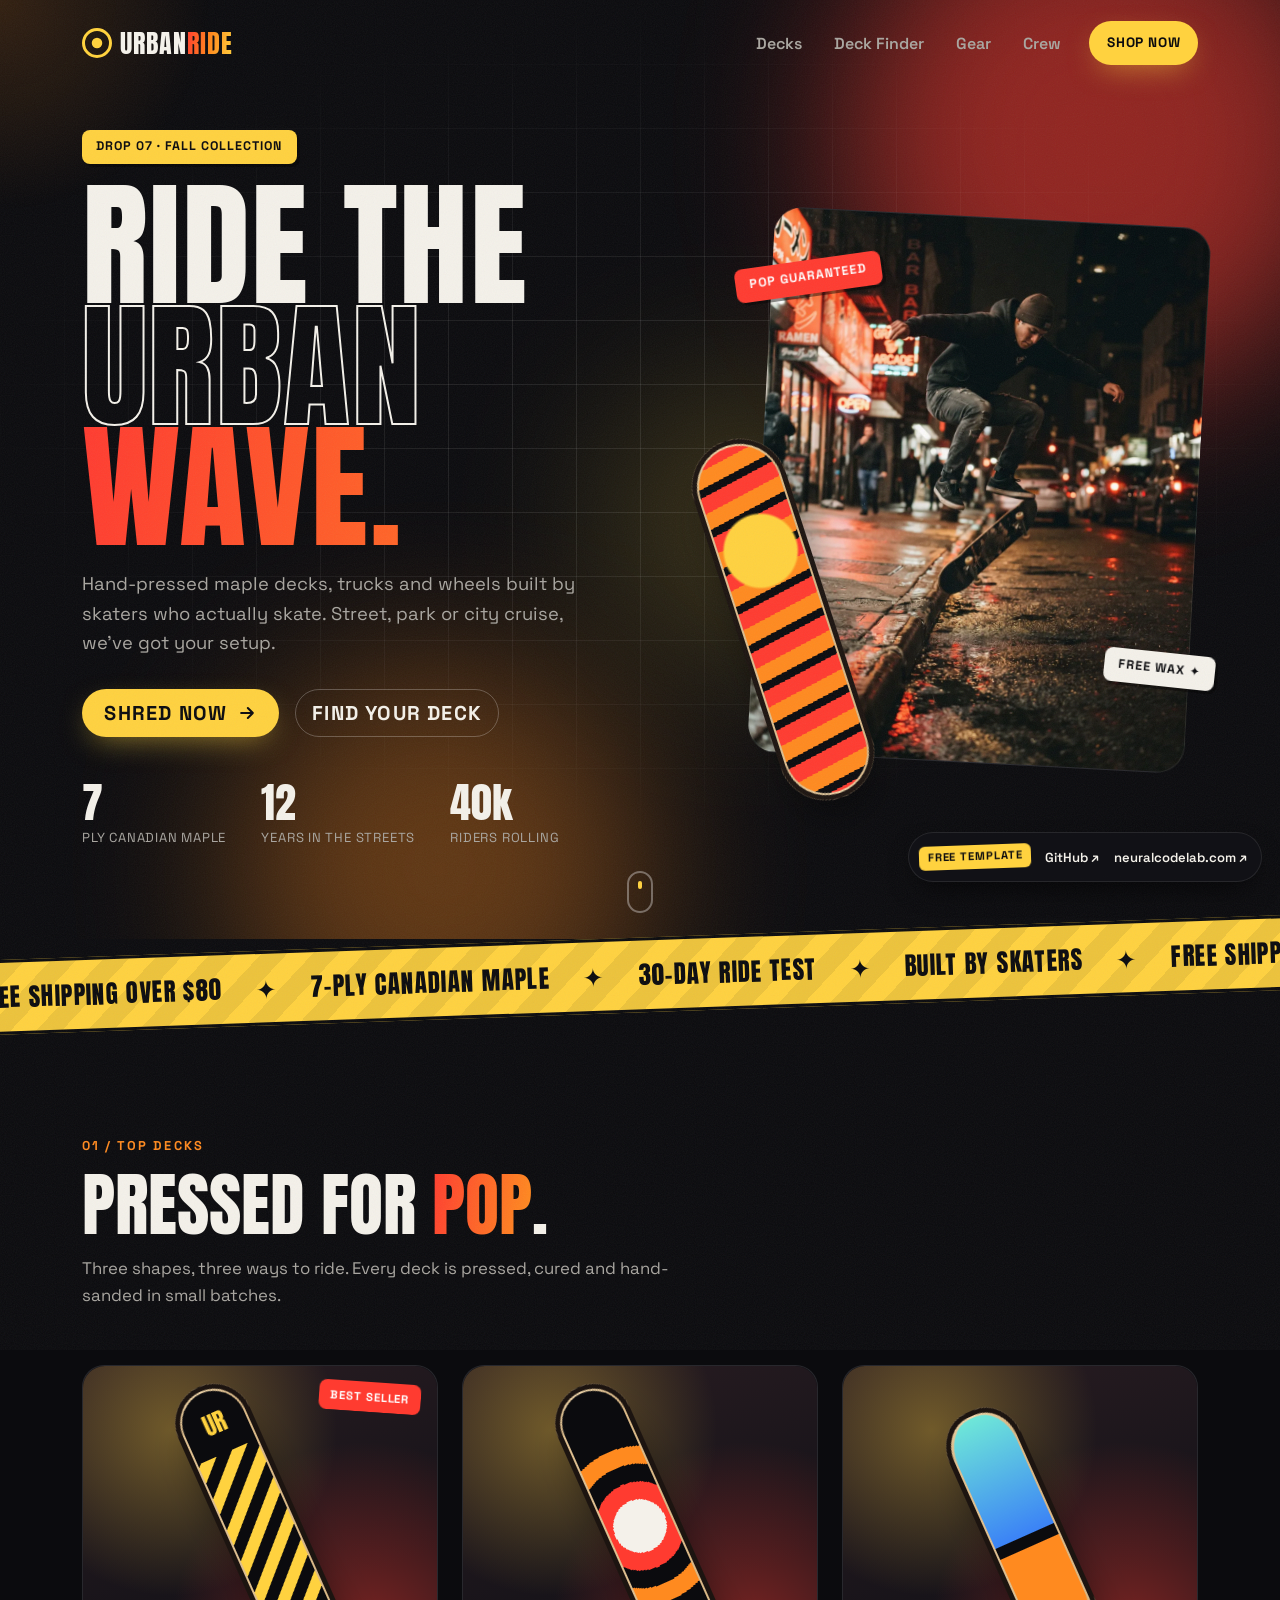
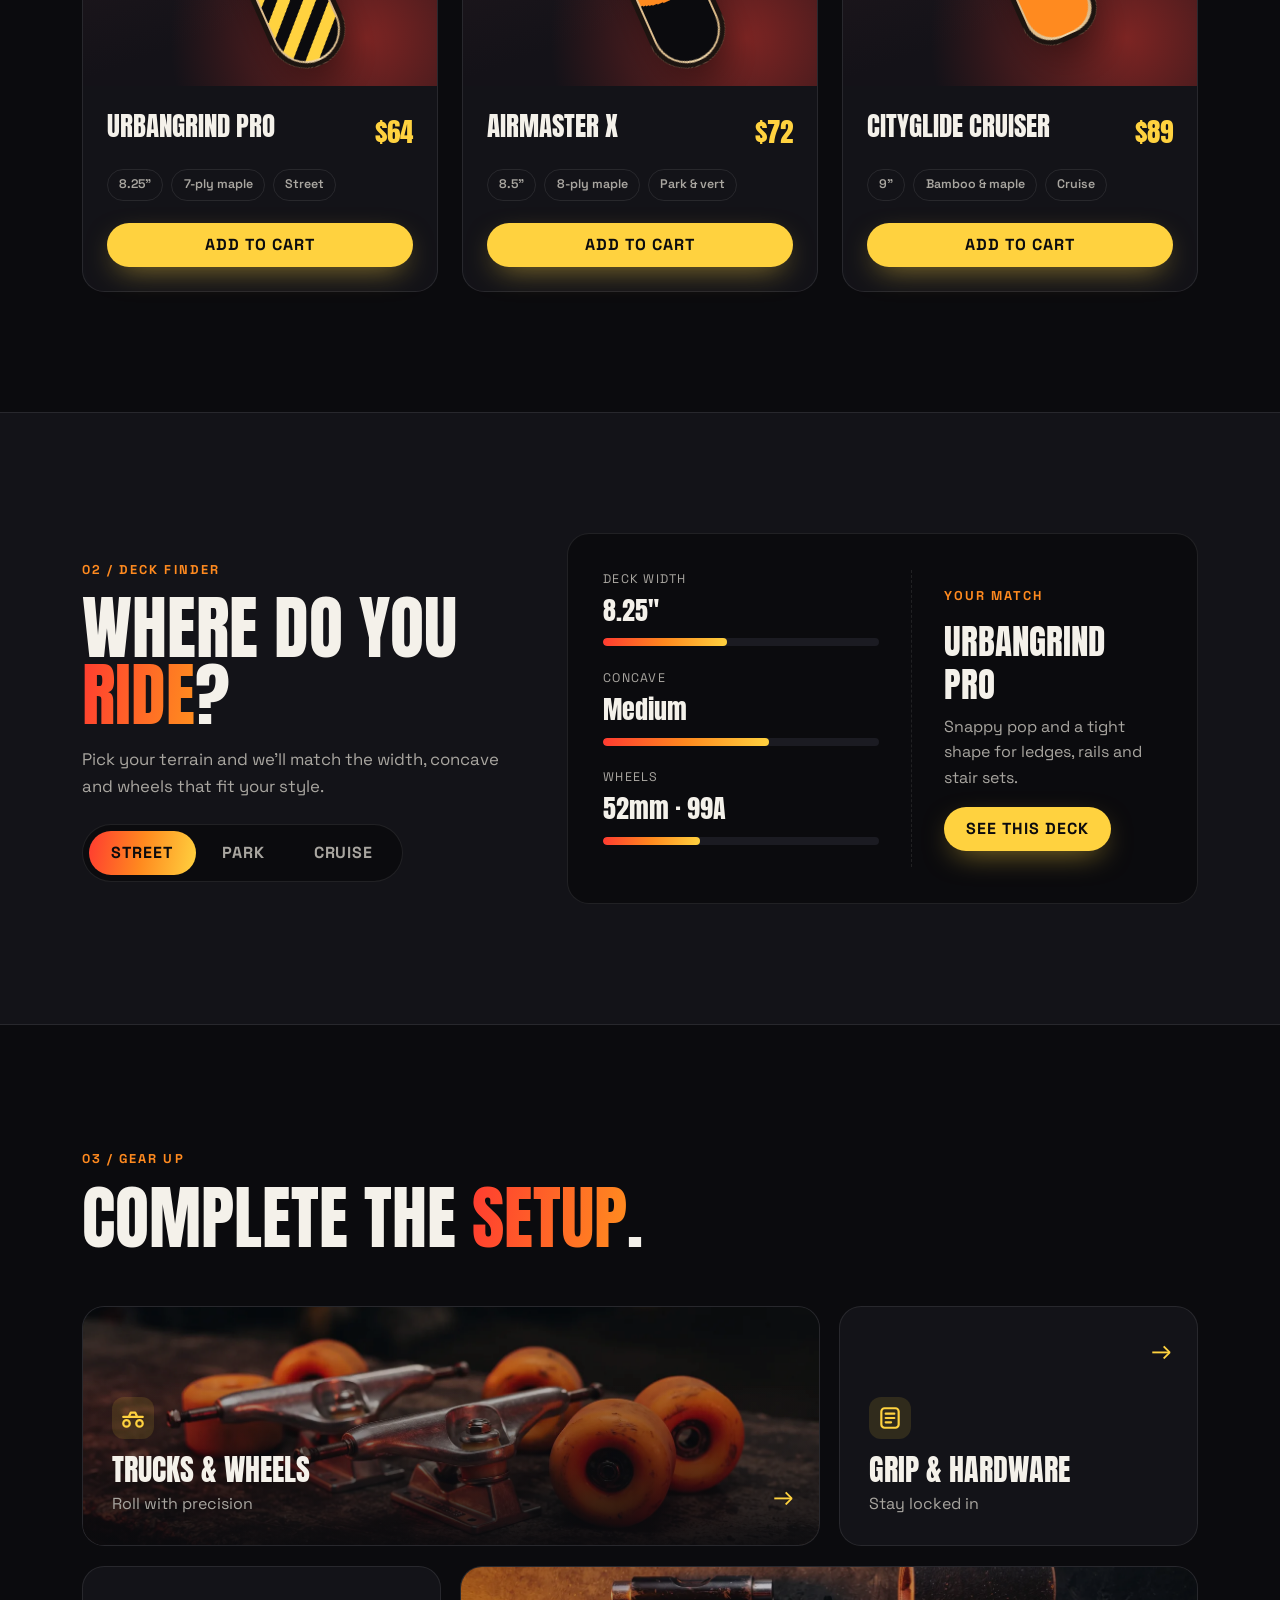
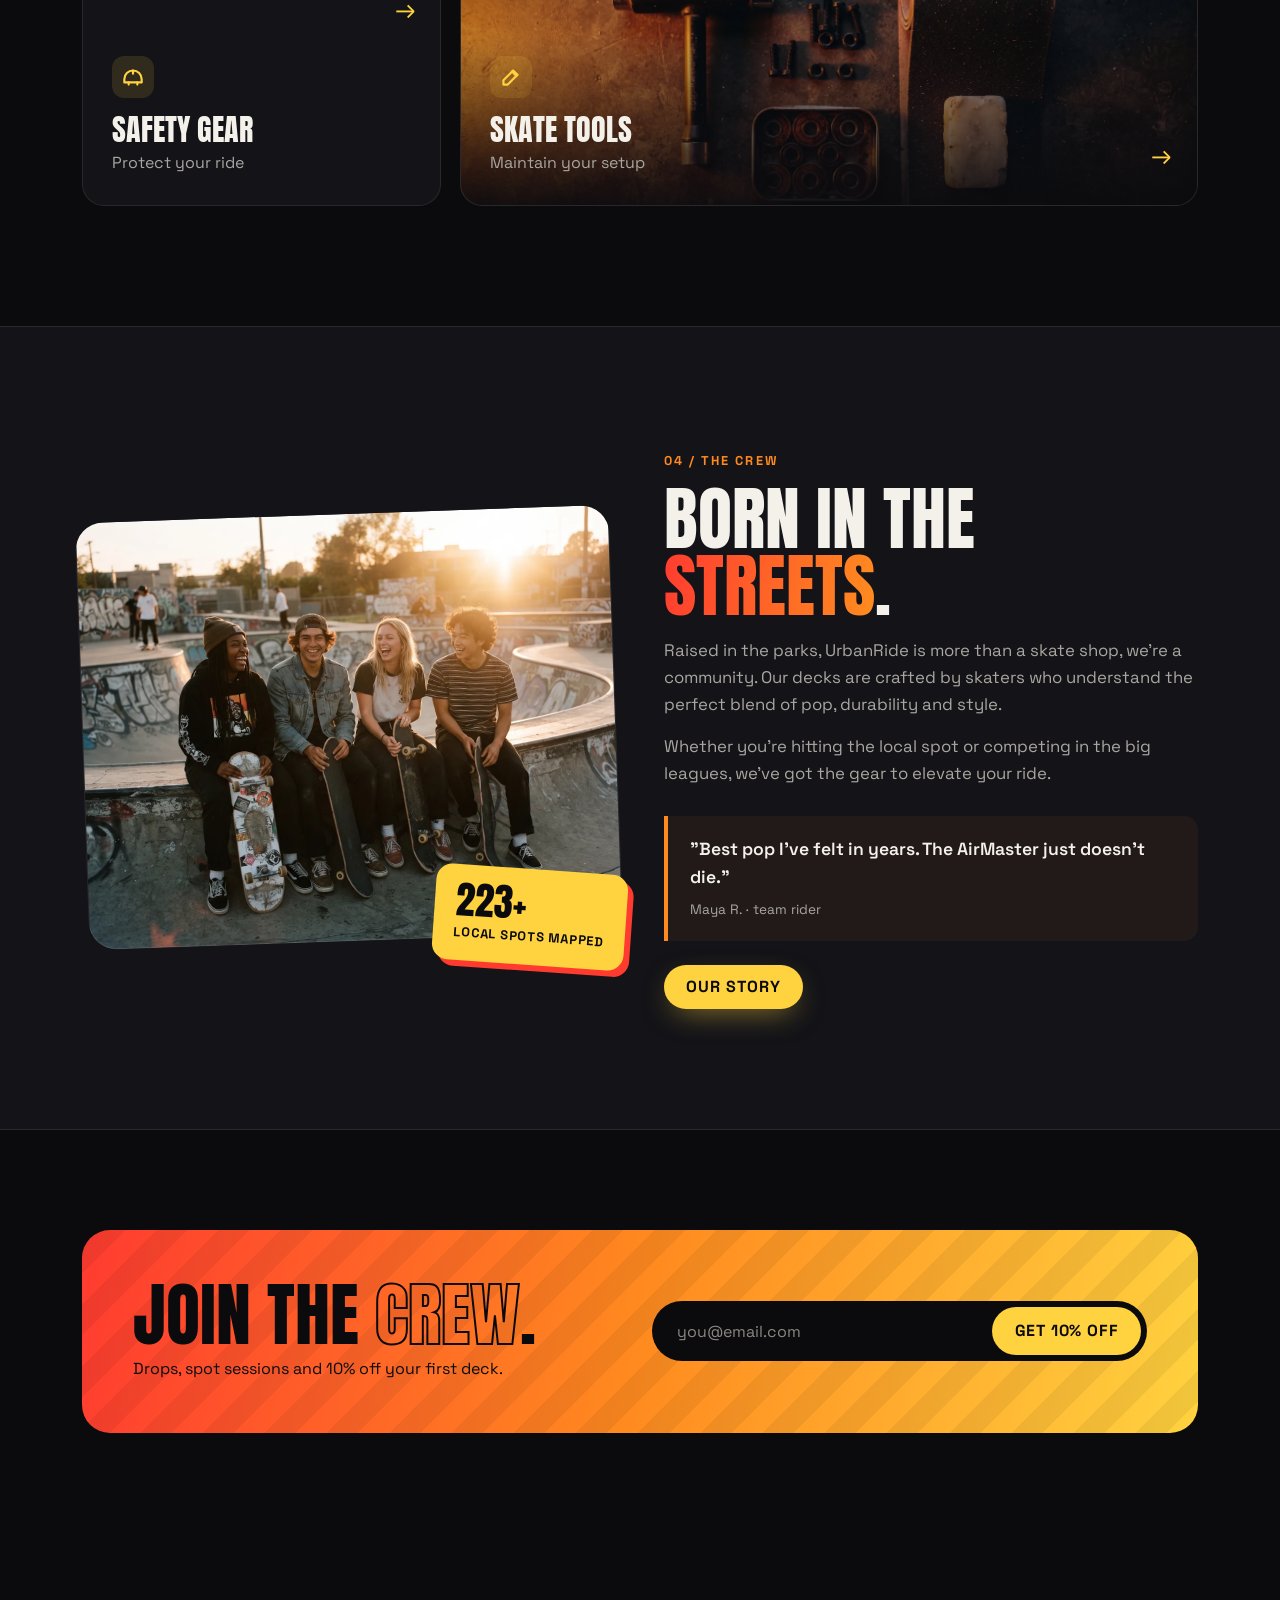
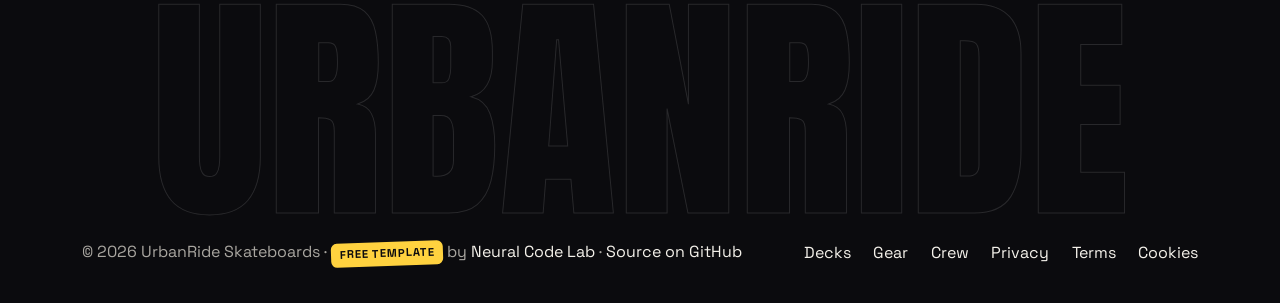
==== commit 8de34e59: "Add privacy, terms and cookie policy pages GDPR-ready legal templates with placeholders, styled with" ====
--- a/index.html
+++ b/index.html
@@ -292,7 +292,7 @@
       <div class="d-flex flex-column flex-md-row justify-content-between align-items-center gap-3">
         <p class="mb-0">&copy; 2026 UrbanRide Skateboards · <span class="free-tag">Free template</span> by <a href="https://neuralcodelab.com" target="_blank" rel="noopener">Neural Code Lab</a> · <a href="https://github.com/EduGuate/UrbanSkateShopTheme" target="_blank" rel="noopener">Source on GitHub</a></p>
         <ul class="footer-links">
-          <li><a href="#featured">Decks</a></li><li><a href="#categories">Gear</a></li><li><a href="#about">Crew</a></li>
+          <li><a href="#featured">Decks</a></li><li><a href="#categories">Gear</a></li><li><a href="#about">Crew</a></li><li><a href="privacy.html">Privacy</a></li><li><a href="terms.html">Terms</a></li><li><a href="cookies.html">Cookies</a></li>
         </ul>
       </div>
     </div>
